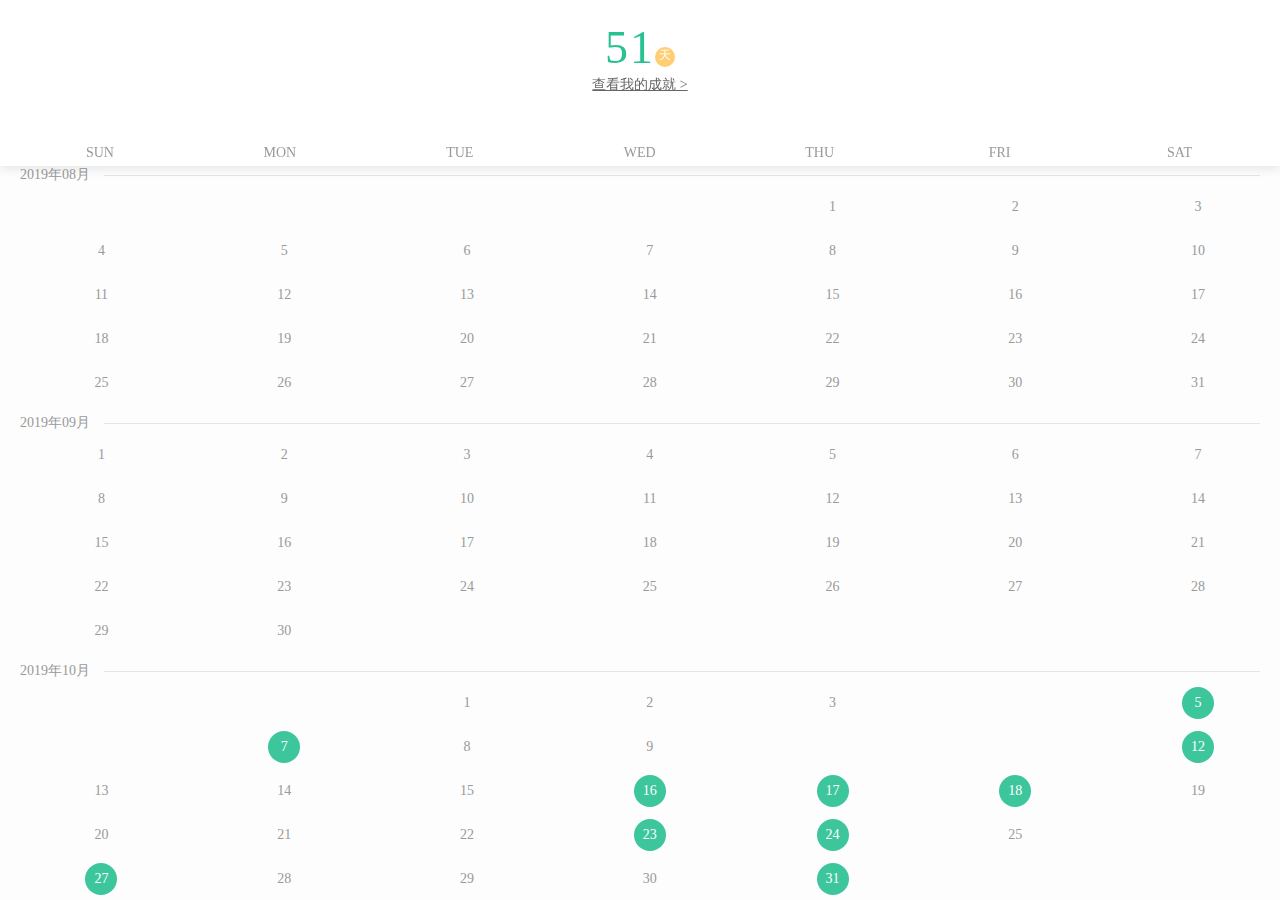
==== shanbei.html @ 3f198829 "Add files via upload" ====
<!DOCTYPE html><html><head><meta charset="utf-8"><title>扇贝，知道你在改变</title><meta http-equiv="X-UA-Compatible" content="IE=edge, chrome=1"><meta name="viewport" content="initial-scale=1,user-scalable=no,maximum-scale=1,width=device-width,viewport-fit=cover"><meta name="format-detection" content="telephone=no,date=no,address=no,email=no,url=no"><meta name="share_channels" content="wechat_friends, wechat_moments, qq, weibo"><meta name="description" content="扇贝打卡日历"><meta name="share_urls" content=""><meta name="share_img" content="https://web.shanbay.com/web/wechat/calendar/?user_id=dpswca&amp;type=share"><meta name="share_weibo_topic" content="扇贝打卡日历"><meta name="share_title" content="扇贝打卡日历"><link rel="icon" type="image/png" href="https://assets0.baydn.com/static/img/shanbay_favicon.png"><script>window.configData = {"appName":"web","cdnOrigin":"https://assets.baydn.com","baydnPrefix":"https://assets.baydn.com/baydn/public","wechat":{"shareHosts":["17bdc.com"],"codename":"shanbay17"},"port":3000,"origin":"https://web.shanbay.com","oldOrigin":"https://www.shanbay.com","domain":".shanbay.com","loginUrl":"https://web.shanbay.com/web/account/login","apiv3Prefix":"https://apiv3.shanbay.com","apiv2Prefix":"https://www.shanbay.com/api/v2","apiv1Prefix":"https://www.shanbay.com/api/v1","log":{"level":"ERROR"},"ossSecure":true,"ossAvatarImgCode":"avatar_img","appletsMap":{"roots":{"title":"智慧词根","productId":"bqnris","appletId":"bbohes"},"collins":{"title":"柯林斯词典","productId":"hgfxn","appletId":"juuxc"},"affixes":{"title":"派生联想","productId":"topmz","appletId":"burubg"},"oxford":{"title":"牛津英汉词典","productId":"rthvg","appletId":"brfpi"}},"sensors":{"server_url":"https://sa.shanbay.com/sa?project=production&token=e8d971a5389d7939"}}</script><script>(function(i,s,o,g,r,a,m){i['GoogleAnalyticsObject']=r;i[r]=i[r]||function(){
(i[r].q=i[r].q||[]).push(arguments)},i[r].l=1*new Date();a=s.createElement(o),
m=s.getElementsByTagName(o)[0];a.async=1;a.src=g;m.parentNode.insertBefore(a,m)
})(window,document,'script','https://assets0.baydn.com/baydn/public/vendor/ga.js','ga');

ga('create', 'UA-24491297-1', 'auto');
ga('send', 'pageview');</script><style>body {
    padding-bottom: constant(safe-area-inset-bottom);
    padding-bottom: env(safe-area-inset-bottom);
}</style><link rel="stylesheet" href="https://assets.baydn.com/baydn/public/bay-components/0.3.1/dist/bay-components.min.css"><link rel="stylesheet" href="https://assets.baydn.com/baydn/public/shanbay/iconbay/0.1.28/dist/iconbay.css"><link rel="stylesheet" href="https://assets.baydn.com/baydn/public/shanbay/xbay/1.11.5/dist/mobile-ui.css"><link rel="stylesheet" href="https://assets.baydn.com/baydn/public/weui/1.1.0/style/weui.min.css"><link rel="stylesheet" href="a.css"></head><body class="web-body"><div class="share-logo hide"><img src="https://assets0.baydn.com/baydn/public/images/logo-l.png"></div><div class="page-calendar"><div class="header"><div class="checkin-content" data-user-id="null"><div class="checkin-block">
<span class="checkin-date">51</span><span class="text-day">天</span></div><p><a class="achievement" href="/web/checkin/achievement?user_id=dpswca">查看我的成就 ></a></p></div><div class="weekday-bar clearfix"><div>SUN</div><div>MON</div><div>TUE</div><div>WED</div><div>THU</div><div>FRI</div><div>SAT</div></div></div><div class="content">
		<h3 class="month-title"><span>2019年08月</span></h3><div class="month-body clearfix" data-month="2019-08"><span class="day-item">&nbsp;</span><span class="day-item">&nbsp;</span><span class="day-item">&nbsp;</span><span class="day-item">&nbsp;</span><a class="day-item">
			<span data-date="2019-08-01">1</span>
		  </a><a class="day-item">
			<span data-date="2019-08-02">2</span>
		  </a><a class="day-item">
			<span data-date="2019-08-03">3</span>
		  </a><a class="day-item">
			<span data-date="2019-08-04">4</span>
		  </a><a class="day-item">
			<span data-date="2019-08-05">5</span>
		  </a><a class="day-item">
			<span data-date="2019-08-06">6</span>
		  </a><a class="day-item">
			<span data-date="2019-08-07">7</span>
		  </a><a class="day-item">
			<span data-date="2019-08-08">8</span>
		  </a><a class="day-item">
			<span data-date="2019-08-09">9</span>
		  </a><a class="day-item">
			<span data-date="2019-08-10">10</span>
		  </a><a class="day-item">
			<span data-date="2019-08-11">11</span>
		  </a><a class="day-item">
			<span data-date="2019-08-12">12</span>
		  </a><a class="day-item">
			<span data-date="2019-08-13">13</span>
		  </a><a class="day-item">
			<span data-date="2019-08-14">14</span>
		  </a><a class="day-item">
			<span data-date="2019-08-15">15</span>
		  </a><a class="day-item">
			<span data-date="2019-08-16">16</span>
		  </a><a class="day-item">
			<span data-date="2019-08-17">17</span>
		  </a><a class="day-item">
			<span data-date="2019-08-18">18</span>
		  </a><a class="day-item">
			<span data-date="2019-08-19">19</span>
		  </a><a class="day-item">
			<span data-date="2019-08-20">20</span>
		  </a><a class="day-item">
			<span data-date="2019-08-21">21</span>
		  </a><a class="day-item">
			<span data-date="2019-08-22">22</span>
		  </a><a class="day-item">
			<span data-date="2019-08-23">23</span>
		  </a><a class="day-item">
			<span data-date="2019-08-24">24</span>
		  </a><a class="day-item">
			<span data-date="2019-08-25">25</span>
		  </a><a class="day-item">
			<span data-date="2019-08-26">26</span>
		  </a><a class="day-item">
			<span data-date="2019-08-27">27</span>
		  </a><a class="day-item">
			<span data-date="2019-08-28">28</span>
		  </a><a class="day-item">
			<span data-date="2019-08-29">29</span>
		  </a><a class="day-item">
			<span data-date="2019-08-30">30</span>
		  </a><a class="day-item">
			<span data-date="2019-08-31">31</span>
		  </a></div><h3 class="month-title"><span>2019年09月</span></h3><div class="month-body clearfix" data-month="2019-09" loaded="true"><a class="day-item">
                <span data-date="2019-09-01">1</span>
            </a><a class="day-item">
                <span data-date="2019-09-02">2</span>
            </a><a class="day-item">
                <span data-date="2019-09-03">3</span>
            </a><a class="day-item">
                <span data-date="2019-09-04">4</span>
            </a><a class="day-item">
                <span data-date="2019-09-05">5</span>
            </a><a class="day-item">
                <span data-date="2019-09-06">6</span>
            </a><a class="day-item">
                <span data-date="2019-09-07">7</span>
            </a><a class="day-item">
                <span data-date="2019-09-08">8</span>
            </a><a class="day-item">
                <span data-date="2019-09-09">9</span>
            </a><a class="day-item">
                <span data-date="2019-09-10">10</span>
            </a><a class="day-item">
                <span data-date="2019-09-11">11</span>
            </a><a class="day-item">
                <span data-date="2019-09-12">12</span>
            </a><a class="day-item">
                <span data-date="2019-09-13">13</span>
            </a><a class="day-item">
                <span data-date="2019-09-14">14</span>
            </a><a class="day-item">
                <span data-date="2019-09-15">15</span>
            </a><a class="day-item">
                <span data-date="2019-09-16">16</span>
            </a><a class="day-item">
                <span data-date="2019-09-17">17</span>
            </a><a class="day-item">
                <span data-date="2019-09-18">18</span>
            </a><a class="day-item">
                <span data-date="2019-09-19">19</span>
            </a><a class="day-item">
                <span data-date="2019-09-20">20</span>
            </a><a class="day-item">
                <span data-date="2019-09-21">21</span>
            </a><a class="day-item">
                <span data-date="2019-09-22">22</span>
            </a><a class="day-item">
                <span data-date="2019-09-23">23</span>
            </a><a class="day-item">
                <span data-date="2019-09-24">24</span>
            </a><a class="day-item">
                <span data-date="2019-09-25">25</span>
            </a><a class="day-item">
                <span data-date="2019-09-26">26</span>
            </a><a class="day-item">
                <span data-date="2019-09-27">27</span>
            </a><a class="day-item">
                <span data-date="2019-09-28">28</span>
            </a><a class="day-item">
                <span data-date="2019-09-29">29</span>
            </a><a class="day-item">
                <span data-date="2019-09-30">30</span>
            </a></div><h3 class="month-title"><span>2019年10月</span></h3><div class="month-body clearfix" data-month="2019-10" loaded="true"><span class="day-item">&nbsp;</span><span class="day-item">&nbsp;</span><a class="day-item">
                <span data-date="2019-10-01" class="">1</span>
            </a><a class="day-item">
                <span data-date="2019-10-02"class="">2</span>
            </a><a class="day-item">
                <span data-date="2019-10-03"class="">3</span>
            </a><a class="day-item">
                <span data-date="2019-10-04"class="special">4</span>
            </a><a class="day-item">
                <span data-date="2019-10-05"class="checked">5</span>
            </a><a class="day-item">
                <span data-date="2019-10-06"class="special">6</span>
            </a><a class="day-item">
                <span data-date="2019-10-07"class="checked">7</span>
            </a><a class="day-item">
                <span data-date="2019-10-08">8</span>
            </a><a class="day-item">
                <span data-date="2019-10-09">9</span>
            </a><a class="day-item">
                <span data-date="2019-10-10"class="special">10</span>
            </a><a class="day-item">
                <span data-date="2019-10-11"class="special">11</span>
            </a><a class="day-item">
                <span data-date="2019-10-12" class="checked">12</span>
            </a><a class="day-item">
                <span data-date="2019-10-13"class="">13</span>
            </a><a class="day-item">
                <span data-date="2019-10-14"class="">14</span>
            </a><a class="day-item">
                <span data-date="2019-10-15"class="">15</span>
            </a><a class="day-item">
                <span data-date="2019-10-16"class="checked">16</span>
            </a><a class="day-item">
                <span data-date="2019-10-17"class="checked">17</span>
            </a><a class="day-item">
                <span data-date="2019-10-18"class="checked">18</span>
            </a><a class="day-item">
                <span data-date="2019-10-19">19</span>
            </a><a class="day-item">
                <span data-date="2019-10-20">20</span>
            </a><a class="day-item">
                <span data-date="2019-10-21">21</span>
            </a><a class="day-item">
                <span data-date="2019-10-22">22</span>
            </a><a class="day-item">
                <span data-date="2019-10-23"class="checked">23</span>
            </a><a class="day-item">
                <span data-date="2019-10-24"class="checked">24</span>
            </a><a class="day-item">
                <span data-date="2019-10-25">25</span>
            </a><a class="day-item">
                <span data-date="2019-10-26"class="special">26</span>
            </a><a class="day-item">
                <span data-date="2019-10-27"class="checked">27</span>
            </a><a class="day-item">
                <span data-date="2019-10-28"class="">28</span>
            </a><a class="day-item">
                <span data-date="2019-10-29">29</span>
            </a><a class="day-item">
                <span data-date="2019-10-30"class="">30</span>
            </a><a class="day-item">
                <span data-date="2019-10-31"class="checked">31</span>
            </a></div><h3 class="month-title"><span>2019年11月</span></h3><div class="month-body clearfix" data-month="2019-11" loaded="true"><span class="day-item">&nbsp;</span><span class="day-item">&nbsp;</span><span class="day-item">&nbsp;</span><span class="day-item">&nbsp;</span><span class="day-item">&nbsp;</span><a class="day-item">
                <span data-date="2019-11-01"class="checked">1</span>
            </a><a class="day-item">
                <span data-date="2019-11-02"class="checked">2</span>
            </a><a class="day-item">
                <span data-date="2019-11-03">3</span>
            </a><a class="day-item">
                <span data-date="2019-11-04">4</span>
            </a><a class="day-item">
                <span data-date="2019-11-05">5</span>
            </a><a class="day-item">
                <span data-date="2019-11-06"class="checked">6</span>
            </a><a class="day-item">
                <span data-date="2019-11-07">7</span>
            </a><a class="day-item">
                <span data-date="2019-11-08">8</span>
            </a><a class="day-item">
                <span data-date="2019-11-09"class="special">9</span>
            </a><a class="day-item">
                <span data-date="2019-11-10"class="checked">10</span>
            </a><a class="day-item">
                <span data-date="2019-11-11"class="special">11</span>
            </a><a class="day-item">
                <span data-date="2019-11-12">12</span>
            </a><a class="day-item">
                <span data-date="2019-11-13"class="checked">13</span>
            </a><a class="day-item">
                <span data-date="2019-11-14"class="checked">14</span>
            </a><a class="day-item">
                <span data-date="2019-11-15"class="special">15</span>
            </a><a class="day-item">
                <span data-date="2019-11-16"class="checked">16</span>
            </a><a class="day-item">
                <span data-date="2019-11-17">17</span>
            </a><a class="day-item">
                <span data-date="2019-11-18">18</span>
            </a><a class="day-item">
                <span data-date="2019-11-19"class="special">19</span>
            </a><a class="day-item">
                <span data-date="2019-11-20"class="checked">20</span>
            </a><a class="day-item">
                <span data-date="2019-11-21"class="special">21</span>
            </a><a class="day-item">
                <span data-date="2019-11-22">22</span>
            </a><a class="day-item">
                <span data-date="2019-11-23"class="checked">23</span>
            </a><a class="day-item">
                <span data-date="2019-11-24">24</span>
            </a><a class="day-item">
                <span data-date="2019-11-25"class="checked">25</span>
            </a><a class="day-item">
                <span data-date="2019-11-26"class="checked">26</span>
            </a><a class="day-item">
                <span data-date="2019-11-27"class="checked">27</span>
            </a><a class="day-item">
                <span data-date="2019-11-28"class="checked">28</span>
            </a><a class="day-item">
                <span data-date="2019-11-29"class="checked">29</span>
            </a><a class="day-item">
                <span data-date="2019-11-30"class="checked">30</span>
            </a></div><h3 class="month-title"><span>2019年12月</span></h3><div class="month-body clearfix" data-month="2019-12" loaded="true"><a class="day-item">
                <span data-date="2019-12-01"class="checked">1</span>
            </a><a class="day-item">
                <span data-date="2019-12-02"class="">2</span>
            </a><a class="day-item">
                <span data-date="2019-12-03"class="checked">3</span>
            </a><a class="day-item">
                <span data-date="2019-12-04"class="checked">4</span>
            </a><a class="day-item">
                <span data-date="2019-12-05"class="checked">5</span>
            </a><a class="day-item">
                <span data-date="2019-12-06"class="checked">6</span>
            </a><a class="day-item">
                <span data-date="2019-12-07"class="special">7</span>
            </a><a class="day-item">
                <span data-date="2019-12-08"class="checked">8</span>
            </a><a class="day-item">
                <span data-date="2019-12-09">9</span>
            </a><a class="day-item">
                <span data-date="2019-12-10" class="special">10</span>
            </a><a class="day-item">
                <span data-date="2019-12-11"class="special">11</span>
            </a><a class="day-item">
                <span data-date="2019-12-12"class="checked">12</span>
            </a><a class="day-item">
                <span data-date="2019-12-13" class="">13</span>
            </a><a class="day-item">
                <span data-date="2019-12-14"class="">14</span>
            </a><a class="day-item">
                <span data-date="2019-12-15"class="">15</span>
            </a><a class="day-item">
                <span data-date="2019-12-16"class="">16</span>
            </a><a class="day-item">
                <span data-date="2019-12-17"class="">17</span>
            </a><a class="day-item">
                <span data-date="2019-12-18" class="">18</span>
            </a><a class="day-item">
                <span data-date="2019-12-19"class="">19</span>
            </a><a class="day-item">
                <span data-date="2019-12-20" class="checked">20</span>
            </a><a class="day-item">
                <span data-date="2019-12-21" class="checked">21</span>
            </a><a class="day-item">
                <span data-date="2019-12-22" class="checked">22</span>
            </a><a class="day-item">
                <span data-date="2019-12-23"class="checked">23</span>
            </a><a class="day-item">
                <span data-date="2019-12-24"class="today">24</span>
            </a><a class="day-item">
                <span data-date="2019-12-25"class="">25</span>
            </a><a class="day-item">
                <span data-date="2019-12-26"class="">26</span>
            </a><a class="day-item">
                <span data-date="2019-12-27">27</span>
            </a><a class="day-item">
                <span data-date="2019-12-28">28</span>
            </a><a class="day-item">
                <span data-date="2019-12-29">29</span>
            </a><a class="day-item">
                <span data-date="2019-12-30">30</span>
            </a><a class="day-item">
                <span data-date="2019-12-31">31</span>
            </a></div>
		<h3 class="month-title"><span>2020年01月</span></h3><div class="month-body clearfix" data-month="2020-01" loaded="true"><span class="day-item">&nbsp;</span><span class="day-item">&nbsp;</span><span class="day-item">&nbsp;</span><a class="day-item">
			<span data-date="2020-01-01">1</span>
		  </a><a class="day-item">
			<span data-date="2020-01-02">2</span>
		  </a><a class="day-item">
			<span data-date="2020-01-03">3</span>
		  </a><a class="day-item">
			<span data-date="2020-01-04">4</span>
		  </a><a class="day-item">
			<span data-date="2020-01-05">5</span>
		  </a><a class="day-item">
			<span data-date="2020-01-06">6</span>
		  </a><a class="day-item">
			<span data-date="2020-01-07">7</span>
		  </a><a class="day-item">
			<span data-date="2020-01-08">8</span>
		  </a><a class="day-item">
			<span data-date="2020-01-09">9</span>
		  </a><a class="day-item">
			<span data-date="2020-01-10">10</span>
		  </a><a class="day-item">
			<span data-date="2020-01-11">11</span>
		  </a><a class="day-item">
			<span data-date="2020-01-12">12</span>
		  </a><a class="day-item">
			<span data-date="2020-01-13">13</span>
		  </a><a class="day-item">
			<span data-date="2020-01-14">14</span>
		  </a><a class="day-item">
			<span data-date="2020-01-15">15</span>
		  </a><a class="day-item">
			<span data-date="2020-01-16">16</span>
		  </a><a class="day-item">
			<span data-date="2020-01-17">17</span>
		  </a><a class="day-item">
			<span data-date="2020-01-18">18</span>
		  </a><a class="day-item">
			<span data-date="2020-01-19">19</span>
		  </a><a class="day-item">
			<span data-date="2020-01-20">20</span>
		  </a><a class="day-item">
			<span data-date="2020-01-21">21</span>
		  </a><a class="day-item">
			<span data-date="2020-01-22">22</span>
		  </a><a class="day-item">
			<span data-date="2020-01-23">23</span>
		  </a><a class="day-item">
			<span data-date="2020-01-24">24</span>
		  </a><a class="day-item">
			<span data-date="2020-01-25">25</span>
		  </a><a class="day-item">
			<span data-date="2020-01-26">26</span>
		  </a><a class="day-item">
			<span data-date="2020-01-27">27</span>
		  </a><a class="day-item">
			<span data-date="2020-01-28">28</span>
		  </a><a class="day-item">
			<span data-date="2020-01-29">29</span>
		  </a><a class="day-item">
			<span data-date="2020-01-30">30</span>
		  </a><a class="day-item">
			<span data-date="2020-01-31">31</span>
		  </a></div>
			</div><div class="js_dialog" id="remindDialog" style="display: none;"><div class="weui-mask"></div><div class="weui-dialog"><div class="weui-dialog__hd"><strong class="weui-dialog__title">打卡提醒时间设置</strong></div><div class="weui-dialog__bd"><div class="input-remind-time"><a class="time-decrement"></a><div class="time-input">15:00</div><a class="time-increment"></a></div></div><div class="weui-dialog__ft"><a class="weui-dialog__btn weui-dialog__btn_primary saveRemindTime" id="editReminder">确定</a></div></div></div></div><script src="https://assets.baydn.com/baydn/public/raven-js/3.26.4/raven.min.js"></script><script>"use strict";Raven.config("https://5498e8367943472e98704b60f0c0fd1d@sentry.17bdc.com/112",{ignoreErrors:[/WeixinJSBridge/,/MyAppGetHTMLElementsAtPoint/,/MyAppGetLinkTitleNameAtPoint/,/com\.shanbay\.community\.activity\.ShanbayWebPageActivity/,/diableNightMode/,/fetchShareChannels/],includePaths:[/shanbay\.com/,/baydn\.com/],dataCallback:function(e){return e.request.headers.cookie=document.cookie,e}}).install();</script><script>"use strict";!function(t){var r,n=t.Base64;if("undefined"!=typeof module&&module.exports)try{r=require("buffer").Buffer}catch(e){}var o,u="ABCDEFGHIJKLMNOPQRSTUVWXYZabcdefghijklmnopqrstuvwxyz0123456789+/",c=function(e){for(var t={},r=0,n=e.length;r<n;r++)t[e.charAt(r)]=r;return t}(u),a=String.fromCharCode,i=function(e){if(e.length<2)return(t=e.charCodeAt(0))<128?e:t<2048?a(192|t>>>6)+a(128|63&t):a(224|t>>>12&15)+a(128|t>>>6&63)+a(128|63&t);var t=65536+1024*(e.charCodeAt(0)-55296)+(e.charCodeAt(1)-56320);return a(240|t>>>18&7)+a(128|t>>>12&63)+a(128|t>>>6&63)+a(128|63&t)},f=/[\uD800-\uDBFF][\uDC00-\uDFFFF]|[^\x00-\x7F]/g,d=function(e){return e.replace(f,i)},s=function(e){var t=[0,2,1][e.length%3],r=e.charCodeAt(0)<<16|(1<e.length?e.charCodeAt(1):0)<<8|(2<e.length?e.charCodeAt(2):0);return[u.charAt(r>>>18),u.charAt(r>>>12&63),2<=t?"=":u.charAt(r>>>6&63),1<=t?"=":u.charAt(63&r)].join("")},h=t.btoa?function(e){return t.btoa(e)}:function(e){return e.replace(/[\s\S]{1,3}/g,s)},l=r?function(e){return(e.constructor===r.constructor?e:new r(e)).toString("base64")}:function(e){return h(d(e))},g=function(e,t){return t?l(String(e)).replace(/[+\/]/g,function(e){return"+"==e?"-":"_"}).replace(/=/g,""):l(String(e))},p=new RegExp(["[À-ß][-¿]","[à-ï][-¿]{2}","[ð-÷][-¿]{3}"].join("|"),"g"),A=function(e){switch(e.length){case 4:var t=((7&e.charCodeAt(0))<<18|(63&e.charCodeAt(1))<<12|(63&e.charCodeAt(2))<<6|63&e.charCodeAt(3))-65536;return a(55296+(t>>>10))+a(56320+(1023&t));case 3:return a((15&e.charCodeAt(0))<<12|(63&e.charCodeAt(1))<<6|63&e.charCodeAt(2));default:return a((31&e.charCodeAt(0))<<6|63&e.charCodeAt(1))}},b=function(e){return e.replace(p,A)},C=function(e){var t=e.length,r=t%4,n=(0<t?c[e.charAt(0)]<<18:0)|(1<t?c[e.charAt(1)]<<12:0)|(2<t?c[e.charAt(2)]<<6:0)|(3<t?c[e.charAt(3)]:0),o=[a(n>>>16),a(n>>>8&255),a(255&n)];return o.length-=[0,0,2,1][r],o.join("")},B=t.atob?function(e){return t.atob(e)}:function(e){return e.replace(/[\s\S]{1,4}/g,C)},y=r?function(e){return(e.constructor===r.constructor?e:new r(e,"base64")).toString()}:function(e){return b(B(e))},e=function(e){return y(String(e).replace(/[-_]/g,function(e){return"-"==e?"+":"/"}).replace(/[^A-Za-z0-9\+\/]/g,""))};if(t.Base64={VERSION:"2.1.9",atob:B,btoa:h,fromBase64:e,toBase64:g,utob:d,encode:g,encodeURI:function(e){return g(e,!0)},btou:b,decode:e,noConflict:function(){var e=t.Base64;return t.Base64=n,e}},window.getMetaData=(o=JSON.parse(e("bnVsbA==")),function(e){return e?o[e]:o}),"function"==typeof Object.defineProperty){var S=function(e){return{value:e,enumerable:!1,writable:!0,configurable:!0}};t.Base64.extendString=function(){Object.defineProperty(String.prototype,"fromBase64",S(function(){return e(this)})),Object.defineProperty(String.prototype,"toBase64",S(function(e){return g(this,e)})),Object.defineProperty(String.prototype,"toBase64URI",S(function(){return g(this,!0)}))}}t.Meteor&&(Base64=t.Base64),"undefined"!=typeof module&&module.exports&&(module.exports.Base64=t.Base64),"function"==typeof define&&define.amd&&define([],function(){return t.Base64})}("undefined"!=typeof self?self:"undefined"!=typeof window?window:"undefined"!=typeof global?global:void 0);</script><script src="https://assets.baydn.com/baydn/public/jquery/3.2.1/jquery.min.js"></script><script src="https://assets.baydn.com/baydn/public/bay-utils/1.3.1/dist/bay-utils.min.js"></script><script src="bay-components.min.js"></script><script src="https://assets.baydn.com/baydn/public/jweixin140/1.4.0/jweixin-1.4.0.js"></script><script>"use strict";function _objectSpread(t){for(var e=1;e<arguments.length;e++){var a=null!=arguments[e]?arguments[e]:{},n=Object.keys(a);"function"==typeof Object.getOwnPropertySymbols&&(n=n.concat(Object.getOwnPropertySymbols(a).filter(function(e){return Object.getOwnPropertyDescriptor(a,e).enumerable}))),n.forEach(function(e){_defineProperty(t,e,a[e])})}return t}function _defineProperty(e,t,a){return t in e?Object.defineProperty(e,t,{value:a,enumerable:!0,configurable:!0,writable:!0}):e[t]=a,e}var _configData=configData,_configData$wechat=_configData.wechat,wechat=void 0===_configData$wechat?{}:_configData$wechat,defaultCodename=wechat.codename,shareHosts=wechat.shareHosts,_wechat$configUrl=wechat.configUrl,configUrl=void 0===_wechat$configUrl?"https://apiv3.shanbay.com/bayuser/wechat/jsconfig":_wechat$configUrl;function request(a){return new Promise(function(e){var t=new XMLHttpRequest;t.onload=function(){200===t.status&&e(JSON.parse(t.response))},t.open("GET",a),t.send()})}var defaultJsApiList=["updateTimelineShareData","updateAppMessageShareData"],jsApiListMap={updateTimelineShareData:"wechat",updateAppMessageShareData:"wechat_user"},requiredConfigKeys=["timestamp","appid","signature","noncestr"],replaceLinkHost=function(e,t){return e.replace(/:\/\/(.*?)\//,"://".concat(t,"/"))},isWechatUA=function(e){return/micromessenger/i.test(e)},checkConfigData=function(t){if(!shareHosts||"[object Array]"!==Object.prototype.toString.call(shareHosts))throw new Error("shareHosts is missing or shareHosts type is not array");requiredConfigKeys.forEach(function(e){if(!t[e])throw new Error("".concat(e," is missed in wx config, please check ").concat(configUrl," response"))})},unique=function(n){var r=[];return n.forEach(function(e,t){var a=n[t];-1===r.indexOf(a)&&r.push(a)}),r},getShareMeta=function(e){var t=document.getElementsByTagName("meta");return{title:e.title||t.share_title&&t.share_title.content||document.title,desc:e.desc||t.description&&t.description.content,shareUrls:e.shareUrls||t.share_urls&&t.share_urls.content,shareUrl:e.shareUrl||t.share_url&&t.share_url.content||window.location.href,imgUrl:e.imgUrl||t.share_img&&t.share_img.content}},getWxShareData=function(e){var t=e.shareUrls,a=e.shareUrl,n=e.jsApi,r=e.wxShareData,o=t?JSON.parse(t)[jsApiListMap[n]]:a,i=new URL(o),s=i.host,c=i.pathname,u=o;if("s.shanbay.com"===s&&alert("分享请不要使用短链！"),-1<["www.shanbay.com","web.shanbay.com","h10.shanbay.com"].indexOf(s)){var h="/s/track"===c?"web":s.split(".")[0],f="".concat(h,".").concat(shareHosts[Math.floor(Math.random()*shareHosts.length)]);u=replaceLinkHost(o,f)}var l=_objectSpread({},r,{success:function(){r.success&&r.success(n)},link:u});return Object.keys(l).forEach(function(e){return void 0===l[e]&&delete l[e]}),l},configWxSdk=function(){var e=0<arguments.length&&void 0!==arguments[0]?arguments[0]:{},t=e.debug,n=void 0!==t&&t,a=e.onShareSuccess,h=void 0===a?function(){}:a,r=e.onShareCancel,f=void 0===r?function(){}:r,o=e.onConfigReady,l=void 0===o?function(){}:o,i=e.onError,p=void 0===i?function(){}:i,s=e.jsApiList,d=void 0===s?defaultJsApiList:s,c=e.shareData,g=void 0===c?{}:c,u=e.codename,w=void 0===u?defaultCodename:u;isWechatUA(window.navigator.userAgent)?request("".concat(configUrl,"?url=").concat(encodeURIComponent(window.location.href)).concat(w?"&app_name=".concat(w):"")).then(function(e){var i=e.appid,s=e.timestamp,c=e.noncestr,u=e.signature;checkConfigData(e);var t=unique(d.concat(defaultJsApiList)),a={debug:n,appId:i,timestamp:s,nonceStr:c,signature:u,jsApiList:t};wx.config(a),wx.ready(function(){var e=getShareMeta(g),t=e.title,a=e.desc,n=e.shareUrls,r=e.shareUrl,o={title:t,desc:a,imgUrl:e.imgUrl,success:h,cancel:f};defaultJsApiList.forEach(function(e){var t=getWxShareData({shareUrls:n,shareUrl:r,jsApi:e,wxShareData:o});wx[e](t)}),l&&l({appId:i,timestamp:s,nonceStr:c,signature:u})}),wx.error(function(e){p&&p(e)})}):l&&l()};window.configWxSdk=configWxSdk;</script><script src="https://assets.baydn.com/baydn/public/shanbay/xbay/1.11.5/dist/mobile-common.min.js"></script><script src="https://assets.baydn.com/web_static/web/runtime-6d0a003f78694706cad5.js"></script><script src="https://assets.baydn.com/web_static/web/vendor-98bc42fca0973b53f46a.js"></script><script src="m-wechat-css-2fe640256401e5f4696b.js"></script><script src="https://assets.baydn.com/web_static/web/m-wechat-calendar-92267ab58e176f3e0646.js"></script><script>//- oppo 手机的 .content 会影响 .header 的高度（136px 变为 32px, flex 支持问题导致），导致部分高度为 0，所以需要强行设置 .content 的高度
if (document.querySelector('.header').offsetHeight < 100) {
    var viewportHeight = Math.max(document.documentElement.clientHeight, window.innerHeight || 568);
    var contentHeight = viewportHeight - 136;
    document.querySelector('.content').style.height = contentHeight + 'px';
}</script></body></html>
---- a.css ----
* {
  margin: 0;
  padding: 0;
}
html,
body {
  height: 100%;
}
body {
  background-color: #fff;
}
.container {
  height: 100%;
  padding-top: 10px;
  position: relative;
}
.m-download-bottom {
  width: 100%;
  height: 64px;
  background: #fdfdfd;
  -webkit-box-shadow: 0 -2px 8px 0 rgba(0, 0, 0, 0.08);
          box-shadow: 0 -2px 8px 0 rgba(0, 0, 0, 0.08);
  display: -webkit-box;
  display: -webkit-flex;
  display: -ms-flexbox;
  display: flex;
  -webkit-box-orient: horizontal;
  -webkit-box-direction: normal;
  -webkit-flex-flow: row nowrap;
      -ms-flex-flow: row nowrap;
          flex-flow: row nowrap;
  padding: 0 14px;
  -webkit-box-align: center;
  -webkit-align-items: center;
      -ms-flex-align: center;
          align-items: center;
  -webkit-box-pack: justify;
  -webkit-justify-content: space-between;
      -ms-flex-pack: justify;
          justify-content: space-between;
  -webkit-box-sizing: border-box;
          box-sizing: border-box;
}
.m-download-bottom img {
  -webkit-box-flex: 0;
  -webkit-flex: 0 0 44px;
      -ms-flex: 0 0 44px;
          flex: 0 0 44px;
  margin-right: 14px;
  height: 44px;
  border-radius: 8px;
}
.m-download-bottom .download-info {
  -webkit-box-flex: 1;
  -webkit-flex: 1 1 auto;
      -ms-flex: 1 1 auto;
          flex: 1 1 auto;
  text-align: left;
}
.m-download-bottom .download-info h4 {
  margin: 0;
  font-weight: normal;
  color: #209e85;
  font-size: 16px;
}
.m-download-bottom .download-info .slogan {
  margin: 0;
  font-size: 12px;
  color: #999;
}
.m-download-bottom .download-btn {
  -webkit-box-flex: 0;
  -webkit-flex: 0 0 33%;
      -ms-flex: 0 0 33%;
          flex: 0 0 33%;
  height: 32px;
  line-height: 32px;
  text-align: center;
  font-size: 16px;
  color: #209e85;
  background: white;
  border: 1px solid #209e85;
  border-radius: 2px;
}
.remind-time {
  font-size: 16px;
  color: #02bb00;
}
.input-remind-time {
  display: -webkit-box;
  display: -webkit-flex;
  display: -ms-flexbox;
  display: flex;
  padding: 15px 0;
}
.input-remind-time .time-input {
  -webkit-box-flex: 1;
  -webkit-flex: 1;
      -ms-flex: 1;
          flex: 1;
  height: 40px;
  line-height: 40px;
  font-size: 24px;
  font-weight: 300;
  color: #999;
}
.time-decrement,
.time-increment {
  width: 40px;
  height: 40px;
  background-size: 25px;
  background-position: center center;
  background-repeat: no-repeat;
}
.time-decrement {
  background-image: url('https://media-image1.baydn.com/storage_media_image/srfeae/d6858518306b30e15691ff6a67c03731.ab1536e098753da55785522be6712822.svg');
}
.time-increment {
  background-image: url('https://media-image1.baydn.com/storage_media_image/srfeae/a4669015725388adef313ca2d1d1f501.94ac6b85039d763d70cedea66301f48e.svg');
}
.page-join-bind {
  text-align: center;
  padding: 83px 21px 0;
}
.page-join-bind .header {
  margin-bottom: 90px;
}
.page-join-bind .banner {
  width: 302px;
  margin-bottom: 14px;
}
.page-join-bind .figcaption {
  font-size: 16px;
  line-height: 1.62;
  text-align: center;
  color: #666666;
}
.page-join-bind .hint {
  font-size: 14px;
  color: #999999;
  margin-bottom: 14px;
}
.page-join-bind .action {
  margin-bottom: 40px;
}
.page-join-bind .login-btn {
  color: #000;
  background-color: #f8f8f8;
  border: solid 1px rgba(5, 5, 5, 0.1);
}
.page-join-bind .register-btn {
  color: #ffffff;
}
.page-bind input {
  width: 100%;
  padding: 5px 0 5px 40px;
  border: 0;
  border-bottom: 1px solid #e0e0e0;
  border-radius: 0;
  font-size: 16px;
  font-weight: 200;
  background-position-x: 5px;
  background-repeat: no-repeat;
}
.page-bind input:focus {
  border-bottom: 1px solid #209e85;
  outline: 0;
}
.page-bind input::-webkit-input-placeholder {
  color: #b2b2b2;
  font-size: 16px;
}
.page-bind .logo {
  display: block;
  width: 130px;
  margin: 66px auto 0;
}
.page-bind form {
  position: relative;
  z-index: 2;
  background: #fff;
  margin: 60px 20px;
  text-align: center;
}
.page-bind form > a {
  display: inline-block;
  color: #aaa;
  font-size: 12px;
  margin-top: 20px;
}
.page-bind .form-block {
  height: 197px;
}
.page-bind .form-block .username {
  background-image: url('https://media-image1.baydn.com/storage_media_image/srfeae/fcee827b26495d223c9cae01d1db825a.ddfe12dda665efe1050ca7746046e847.svg');
  margin-bottom: 35px;
}
.page-bind .form-block .password {
  background-image: url('https://media-image1.baydn.com/storage_media_image/srfeae/00fc8643ea3562cb89ce66a931be64ed.d011b5d320ba67f09e65ccbe92c6d7c6.svg');
  margin-bottom: 20px;
}
.page-bind .form-block .forget {
  color: #aaa;
  float: right;
  font-size: 12px;
}
.page-bind .form-block .error-msg {
  display: block;
  float: left;
  font-size: 12px;
  color: #fa5b5b;
}
.page-bind .bind-button {
  display: block;
  height: 47px;
  width: 100%;
  padding: 5px;
  border-radius: 5px;
  border: solid 1px rgba(4, 4, 4, 0.08);
  font-size: 16px;
  cursor: pointer;
  outline: 0;
  color: #fff;
  background-color: #209e85;
}
.page-bind .footer {
  position: absolute;
  z-index: 1;
  bottom: 20px;
  margin: 0 20px;
  font-size: 14px;
}
.page-bind .footer i {
  float: left;
  font-size: 16px;
  line-height: 20px;
  color: #209e85;
}
.page-bind .footer .prompt {
  margin-left: 24px;
  color: #b2b2b2;
}
.page-reminder {
  position: absolute;
  top: 0;
  right: 0;
  bottom: 0;
  left: 0;
  background-color: #efeff4;
}
.page-reminder .remind-time {
  color: #02bb00;
}
.page-reminder .page__bd_spacing {
  padding: 0 15px;
}
.page-reminder .prompt-block {
  margin: 10px 0 25px;
  font-size: 14px;
}
.page-reminder .prompt-block i {
  float: left;
  line-height: 22px;
  font-size: 16px;
  color: #02bb00;
}
.page-reminder .prompt-block .prompt {
  margin-left: 20px;
  color: #b2b2b2;
}
.page-reminder .dialog-title {
  font-size: 17px;
  color: #353535;
}
.page-reminder .error-msg {
  display: block;
  float: left;
  margin-top: 10px;
  font-size: 14px;
  color: #fa5b5b;
}
.page-reminder .forbidden-icon {
  display: block;
  margin: 60px auto 0;
  width: 85px;
  height: 95px;
  background: url('https://media-image1.baydn.com/storage_media_image/srfeae/fdc65a6e7db75ff3f15801d0ccbbec87.e1572644380440f6a450475e9a9d506b.svg') center center no-repeat;
  background-size: contain;
}
.page-reminder .forbidden-text {
  margin: 40px auto;
  font-size: 20px;
  color: #000;
  text-align: center;
}
.page-reminder-success .msg-content {
  padding: 10px 0 30px;
  color: #666;
}
.page-reminder-success .msg-content .reward-coins {
  padding: 0 10px;
  font-weight: bold;
  color: #02bb00;
}
.page-reminder-success .msg-content .remain-coins {
  padding: 0 5px;
  font-weight: bold;
  color: #f9ba13;
}
.page-reminder-success .back-button {
  width: 230px;
}
.page-calendar {
  position: absolute;
  top: 0;
  right: 0;
  bottom: 0;
  left: 0;
  display: -webkit-box;
  display: -webkit-flex;
  display: -ms-flexbox;
  display: flex;
  -webkit-box-orient: vertical;
  -webkit-box-direction: normal;
  -webkit-flex-direction: column;
      -ms-flex-direction: column;
          flex-direction: column;
  background-color: #fdfdfd;
}
.page-calendar .weui-switch-cp__input:checked ~ .weui-switch-cp__box,
.page-calendar .weui-switch:checked {
  border-color: #29c192;
  background-color: #29c192;
}
.page-calendar .header {
  display: -webkit-box;
  display: -webkit-flex;
  display: -ms-flexbox;
  display: flex;
  -webkit-box-orient: vertical;
  -webkit-box-direction: normal;
  -webkit-flex-direction: column;
      -ms-flex-direction: column;
          flex-direction: column;
  height: 136px;
  padding: 25px 10px 5px;
  z-index: 10;
  text-align: center;
  font-size: 14px;
  color: #999;
  background-color: #fff;
  -webkit-box-shadow: 0 1.5px 11px 0 rgba(0, 0, 0, 0.12);
          box-shadow: 0 1.5px 11px 0 rgba(0, 0, 0, 0.12);
}
.page-calendar .checkin-content {
  -webkit-box-flex: 1;
  -webkit-flex: 1;
      -ms-flex: 1;
          flex: 1;
}
.page-calendar .checkin-block {
  padding-bottom: 5px;
}
.page-calendar .checkin-date {
  display: inline-block;
  line-height: 1;
  font-size: 46px;
  letter-spacing: 2px;
  font-weight: 400;
  color: #29c192;
  vertical-align: sub;
}
.page-calendar .text-day {
  display: inline-block;
  width: 16px;
  height: 16px;
  padding: 2px;
  border-radius: 50%;
  margin-top: -5px;
  line-height: 1;
  font-size: 12px;
  color: #fff;
  background-color: #ffce72;
}
.page-calendar .weekday-bar {
  text-align: center;
}
.page-calendar .weekday-bar > div {
  float: left;
  width: 14.28%;
}
.page-calendar .userinfo {
  float: left;
  height: 48px;
  padding-left: 5px;
}
.page-calendar .userinfo .avatar {
  float: left;
  height: 48px;
  border-radius: 50%;
  vertical-align: bottom;
}
.page-calendar .userinfo .user-text {
  display: inline-block;
  margin-left: 10px;
  line-height: 24px;
  text-align: left;
}
.page-calendar .userinfo .username {
  font-size: 18px;
  font-weight: 500;
  color: #333;
}
.page-calendar .achievement {
  font-size: 14px;
  color: #666;
}
.page-calendar .userinfo + .checkin-block {
  text-align: right;
  padding-right: 5px;
}
.page-calendar .userinfo ~ p {
  text-align: right;
  padding-right: 10px;
}
.page-calendar .content {
  position: relative;
  width: 100%;
  -webkit-box-flex: 1;
  -webkit-flex: 1;
      -ms-flex: 1;
          flex: 1;
  overflow-y: scroll;
  background-color: #fdfdfd;
}
.page-calendar .content {
  position: relative;
  width: 100%;
  -webkit-box-flex: 1;
  -webkit-flex: 1;
      -ms-flex: 1;
          flex: 1;
  background-color: #fdfdfd;
}
.page-calendar .calendar-block {
  position: absolute;
  bottom: 0;
  width: 100%;
}
.page-calendar .footer {
  width: 100%;
  z-index: 10;
  -webkit-box-shadow: 0 -2px 7px 0 rgba(0, 0, 0, 0.1), 0 0 2px 0 rgba(0, 0, 0, 0.05);
          box-shadow: 0 -2px 7px 0 rgba(0, 0, 0, 0.1), 0 0 2px 0 rgba(0, 0, 0, 0.05);
}
.page-calendar .footer-prompt {
  height: 36px;
  line-height: 36px;
  padding: 0 15px;
  font-size: 14px;
  opacity: 0.94;
  color: #29c192;
  background-color: #f8f8f8;
}
.page-calendar .remind-time {
  color: #29c192;
}
.page-calendar .time-decrement,
.page-calendar .time-increment {
  border-color: #29c192;
  color: #29c192;
}
.page-calendar .weui-dialog__btn_primary {
  color: #29c192;
}
.page-calendar .footer-form {
  margin-top: 0;
}
.page-calendar .month-title {
  display: -webkit-box;
  display: -webkit-flex;
  display: -ms-flexbox;
  display: flex;
  -webkit-box-orient: horizontal;
  -webkit-box-direction: normal;
  -webkit-flex-flow: row nowrap;
      -ms-flex-flow: row nowrap;
          flex-flow: row nowrap;
  -webkit-box-align: center;
  -webkit-align-items: center;
      -ms-flex-align: center;
          align-items: center;
  -webkit-box-pack: justify;
  -webkit-justify-content: space-between;
      -ms-flex-pack: justify;
          justify-content: space-between;
  padding: 0 20px;
  font-weight: normal;
  font-size: 14px;
  color: #999;
}
.page-calendar .month-title span {
  -webkit-box-flex: 0;
  -webkit-flex: 0 0 6em;
      -ms-flex: 0 0 6em;
          flex: 0 0 6em;
}
.page-calendar .month-title:after {
  content: '';
  -webkit-box-flex: 1;
  -webkit-flex: 1 1 auto;
      -ms-flex: 1 1 auto;
          flex: 1 1 auto;
  border-top: 1px solid #e4e4e4;
}
.page-calendar .month-body {
  width: 100%;
  padding: 5px 10px;
  overflow: hidden;
}
.page-calendar .day-item {
  float: left;
  margin-bottom: 10px;
  width: 14.28%;
  height: 34px;
  color: #999;
}
.page-calendar .day-item span {
  display: block;
  margin: 2px auto 0;
  width: 32px;
  height: 32px;
  background-color:#fdfdfd;
  line-height: 32px;
  text-align: center;
  font-size: 14px;
}
.page-calendar .day-item span.today {
  border: 1px solid #29c192;
  line-height: 30px;
  border-radius: 100%;
  color: #29c192;
  background: transparent;
}
.page-calendar .day-item span.checked {
  color: white;
  background-color: #29c192;
  opacity: 0.9;
  border-radius: 100%;
}
.page-calendar .day-item span.special {
  border: none;
  margin-top: 0;
  width: 36px;
  height: 34px;
  line-height: 36px;
  border-radius: 0;
  color: white;
  background: url('https://media-image1.baydn.com/storage_media_image/srfeae/ec25a8bfd9f18b5aa50da66b4c389e44.9f3a394053e90333e0b8efe053f9d13f.svg') center top no-repeat;
  background-size: contain;
}
#bug-fixed {
  opacity: 0.99;
}
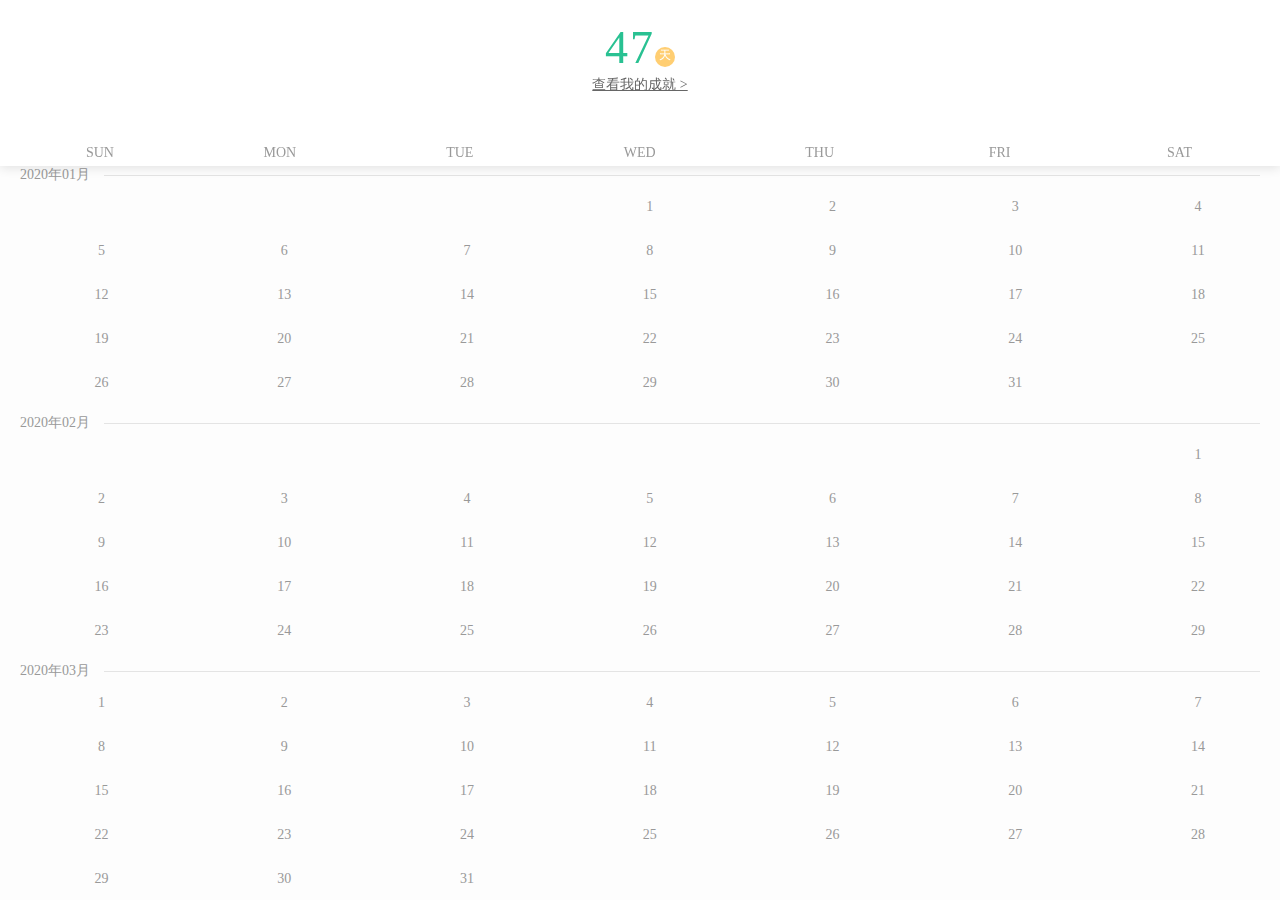
==== commit 8f548198: "Update shanbei.html" ====
--- a/shanbei.html
+++ b/shanbei.html
@@ -9,378 +9,434 @@
     padding-bottom: constant(safe-area-inset-bottom);
     padding-bottom: env(safe-area-inset-bottom);
 }</style><link rel="stylesheet" href="https://assets.baydn.com/baydn/public/bay-components/0.3.1/dist/bay-components.min.css"><link rel="stylesheet" href="https://assets.baydn.com/baydn/public/shanbay/iconbay/0.1.28/dist/iconbay.css"><link rel="stylesheet" href="https://assets.baydn.com/baydn/public/shanbay/xbay/1.11.5/dist/mobile-ui.css"><link rel="stylesheet" href="https://assets.baydn.com/baydn/public/weui/1.1.0/style/weui.min.css"><link rel="stylesheet" href="a.css"></head><body class="web-body"><div class="share-logo hide"><img src="https://assets0.baydn.com/baydn/public/images/logo-l.png"></div><div class="page-calendar"><div class="header"><div class="checkin-content" data-user-id="null"><div class="checkin-block">
-<span class="checkin-date">51</span><span class="text-day">天</span></div><p><a class="achievement" href="/web/checkin/achievement?user_id=dpswca">查看我的成就 ></a></p></div><div class="weekday-bar clearfix"><div>SUN</div><div>MON</div><div>TUE</div><div>WED</div><div>THU</div><div>FRI</div><div>SAT</div></div></div><div class="content">
-		<h3 class="month-title"><span>2019年08月</span></h3><div class="month-body clearfix" data-month="2019-08"><span class="day-item">&nbsp;</span><span class="day-item">&nbsp;</span><span class="day-item">&nbsp;</span><span class="day-item">&nbsp;</span><a class="day-item">
-			<span data-date="2019-08-01">1</span>
-		  </a><a class="day-item">
-			<span data-date="2019-08-02">2</span>
-		  </a><a class="day-item">
-			<span data-date="2019-08-03">3</span>
-		  </a><a class="day-item">
-			<span data-date="2019-08-04">4</span>
-		  </a><a class="day-item">
-			<span data-date="2019-08-05">5</span>
-		  </a><a class="day-item">
-			<span data-date="2019-08-06">6</span>
-		  </a><a class="day-item">
-			<span data-date="2019-08-07">7</span>
-		  </a><a class="day-item">
-			<span data-date="2019-08-08">8</span>
-		  </a><a class="day-item">
-			<span data-date="2019-08-09">9</span>
-		  </a><a class="day-item">
-			<span data-date="2019-08-10">10</span>
-		  </a><a class="day-item">
-			<span data-date="2019-08-11">11</span>
-		  </a><a class="day-item">
-			<span data-date="2019-08-12">12</span>
-		  </a><a class="day-item">
-			<span data-date="2019-08-13">13</span>
-		  </a><a class="day-item">
-			<span data-date="2019-08-14">14</span>
-		  </a><a class="day-item">
-			<span data-date="2019-08-15">15</span>
-		  </a><a class="day-item">
-			<span data-date="2019-08-16">16</span>
-		  </a><a class="day-item">
-			<span data-date="2019-08-17">17</span>
-		  </a><a class="day-item">
-			<span data-date="2019-08-18">18</span>
-		  </a><a class="day-item">
-			<span data-date="2019-08-19">19</span>
-		  </a><a class="day-item">
-			<span data-date="2019-08-20">20</span>
-		  </a><a class="day-item">
-			<span data-date="2019-08-21">21</span>
-		  </a><a class="day-item">
-			<span data-date="2019-08-22">22</span>
-		  </a><a class="day-item">
-			<span data-date="2019-08-23">23</span>
-		  </a><a class="day-item">
-			<span data-date="2019-08-24">24</span>
-		  </a><a class="day-item">
-			<span data-date="2019-08-25">25</span>
-		  </a><a class="day-item">
-			<span data-date="2019-08-26">26</span>
-		  </a><a class="day-item">
-			<span data-date="2019-08-27">27</span>
-		  </a><a class="day-item">
-			<span data-date="2019-08-28">28</span>
-		  </a><a class="day-item">
-			<span data-date="2019-08-29">29</span>
-		  </a><a class="day-item">
-			<span data-date="2019-08-30">30</span>
-		  </a><a class="day-item">
-			<span data-date="2019-08-31">31</span>
-		  </a></div><h3 class="month-title"><span>2019年09月</span></h3><div class="month-body clearfix" data-month="2019-09" loaded="true"><a class="day-item">
-                <span data-date="2019-09-01">1</span>
-            </a><a class="day-item">
-                <span data-date="2019-09-02">2</span>
-            </a><a class="day-item">
-                <span data-date="2019-09-03">3</span>
-            </a><a class="day-item">
-                <span data-date="2019-09-04">4</span>
-            </a><a class="day-item">
-                <span data-date="2019-09-05">5</span>
-            </a><a class="day-item">
-                <span data-date="2019-09-06">6</span>
-            </a><a class="day-item">
-                <span data-date="2019-09-07">7</span>
-            </a><a class="day-item">
-                <span data-date="2019-09-08">8</span>
-            </a><a class="day-item">
-                <span data-date="2019-09-09">9</span>
-            </a><a class="day-item">
-                <span data-date="2019-09-10">10</span>
-            </a><a class="day-item">
-                <span data-date="2019-09-11">11</span>
-            </a><a class="day-item">
-                <span data-date="2019-09-12">12</span>
-            </a><a class="day-item">
-                <span data-date="2019-09-13">13</span>
-            </a><a class="day-item">
-                <span data-date="2019-09-14">14</span>
-            </a><a class="day-item">
-                <span data-date="2019-09-15">15</span>
-            </a><a class="day-item">
-                <span data-date="2019-09-16">16</span>
-            </a><a class="day-item">
-                <span data-date="2019-09-17">17</span>
-            </a><a class="day-item">
-                <span data-date="2019-09-18">18</span>
-            </a><a class="day-item">
-                <span data-date="2019-09-19">19</span>
-            </a><a class="day-item">
-                <span data-date="2019-09-20">20</span>
-            </a><a class="day-item">
-                <span data-date="2019-09-21">21</span>
-            </a><a class="day-item">
-                <span data-date="2019-09-22">22</span>
-            </a><a class="day-item">
-                <span data-date="2019-09-23">23</span>
-            </a><a class="day-item">
-                <span data-date="2019-09-24">24</span>
-            </a><a class="day-item">
-                <span data-date="2019-09-25">25</span>
-            </a><a class="day-item">
-                <span data-date="2019-09-26">26</span>
-            </a><a class="day-item">
-                <span data-date="2019-09-27">27</span>
-            </a><a class="day-item">
-                <span data-date="2019-09-28">28</span>
-            </a><a class="day-item">
-                <span data-date="2019-09-29">29</span>
-            </a><a class="day-item">
-                <span data-date="2019-09-30">30</span>
-            </a></div><h3 class="month-title"><span>2019年10月</span></h3><div class="month-body clearfix" data-month="2019-10" loaded="true"><span class="day-item">&nbsp;</span><span class="day-item">&nbsp;</span><a class="day-item">
-                <span data-date="2019-10-01" class="">1</span>
-            </a><a class="day-item">
-                <span data-date="2019-10-02"class="">2</span>
-            </a><a class="day-item">
-                <span data-date="2019-10-03"class="">3</span>
-            </a><a class="day-item">
-                <span data-date="2019-10-04"class="special">4</span>
-            </a><a class="day-item">
-                <span data-date="2019-10-05"class="checked">5</span>
-            </a><a class="day-item">
-                <span data-date="2019-10-06"class="special">6</span>
-            </a><a class="day-item">
-                <span data-date="2019-10-07"class="checked">7</span>
-            </a><a class="day-item">
-                <span data-date="2019-10-08">8</span>
-            </a><a class="day-item">
-                <span data-date="2019-10-09">9</span>
-            </a><a class="day-item">
-                <span data-date="2019-10-10"class="special">10</span>
-            </a><a class="day-item">
-                <span data-date="2019-10-11"class="special">11</span>
-            </a><a class="day-item">
-                <span data-date="2019-10-12" class="checked">12</span>
-            </a><a class="day-item">
-                <span data-date="2019-10-13"class="">13</span>
-            </a><a class="day-item">
-                <span data-date="2019-10-14"class="">14</span>
-            </a><a class="day-item">
-                <span data-date="2019-10-15"class="">15</span>
-            </a><a class="day-item">
-                <span data-date="2019-10-16"class="checked">16</span>
-            </a><a class="day-item">
-                <span data-date="2019-10-17"class="checked">17</span>
-            </a><a class="day-item">
-                <span data-date="2019-10-18"class="checked">18</span>
-            </a><a class="day-item">
-                <span data-date="2019-10-19">19</span>
-            </a><a class="day-item">
-                <span data-date="2019-10-20">20</span>
-            </a><a class="day-item">
-                <span data-date="2019-10-21">21</span>
-            </a><a class="day-item">
-                <span data-date="2019-10-22">22</span>
-            </a><a class="day-item">
-                <span data-date="2019-10-23"class="checked">23</span>
-            </a><a class="day-item">
-                <span data-date="2019-10-24"class="checked">24</span>
-            </a><a class="day-item">
-                <span data-date="2019-10-25">25</span>
-            </a><a class="day-item">
-                <span data-date="2019-10-26"class="special">26</span>
-            </a><a class="day-item">
-                <span data-date="2019-10-27"class="checked">27</span>
-            </a><a class="day-item">
-                <span data-date="2019-10-28"class="">28</span>
-            </a><a class="day-item">
-                <span data-date="2019-10-29">29</span>
-            </a><a class="day-item">
-                <span data-date="2019-10-30"class="">30</span>
-            </a><a class="day-item">
-                <span data-date="2019-10-31"class="checked">31</span>
-            </a></div><h3 class="month-title"><span>2019年11月</span></h3><div class="month-body clearfix" data-month="2019-11" loaded="true"><span class="day-item">&nbsp;</span><span class="day-item">&nbsp;</span><span class="day-item">&nbsp;</span><span class="day-item">&nbsp;</span><span class="day-item">&nbsp;</span><a class="day-item">
-                <span data-date="2019-11-01"class="checked">1</span>
-            </a><a class="day-item">
-                <span data-date="2019-11-02"class="checked">2</span>
-            </a><a class="day-item">
-                <span data-date="2019-11-03">3</span>
-            </a><a class="day-item">
-                <span data-date="2019-11-04">4</span>
-            </a><a class="day-item">
-                <span data-date="2019-11-05">5</span>
-            </a><a class="day-item">
-                <span data-date="2019-11-06"class="checked">6</span>
-            </a><a class="day-item">
-                <span data-date="2019-11-07">7</span>
-            </a><a class="day-item">
-                <span data-date="2019-11-08">8</span>
-            </a><a class="day-item">
-                <span data-date="2019-11-09"class="special">9</span>
-            </a><a class="day-item">
-                <span data-date="2019-11-10"class="checked">10</span>
-            </a><a class="day-item">
-                <span data-date="2019-11-11"class="special">11</span>
-            </a><a class="day-item">
-                <span data-date="2019-11-12">12</span>
-            </a><a class="day-item">
-                <span data-date="2019-11-13"class="checked">13</span>
-            </a><a class="day-item">
-                <span data-date="2019-11-14"class="checked">14</span>
-            </a><a class="day-item">
-                <span data-date="2019-11-15"class="special">15</span>
-            </a><a class="day-item">
-                <span data-date="2019-11-16"class="checked">16</span>
-            </a><a class="day-item">
-                <span data-date="2019-11-17">17</span>
-            </a><a class="day-item">
-                <span data-date="2019-11-18">18</span>
-            </a><a class="day-item">
-                <span data-date="2019-11-19"class="special">19</span>
-            </a><a class="day-item">
-                <span data-date="2019-11-20"class="checked">20</span>
-            </a><a class="day-item">
-                <span data-date="2019-11-21"class="special">21</span>
-            </a><a class="day-item">
-                <span data-date="2019-11-22">22</span>
-            </a><a class="day-item">
-                <span data-date="2019-11-23"class="checked">23</span>
-            </a><a class="day-item">
-                <span data-date="2019-11-24">24</span>
-            </a><a class="day-item">
-                <span data-date="2019-11-25"class="checked">25</span>
-            </a><a class="day-item">
-                <span data-date="2019-11-26"class="checked">26</span>
-            </a><a class="day-item">
-                <span data-date="2019-11-27"class="checked">27</span>
-            </a><a class="day-item">
-                <span data-date="2019-11-28"class="checked">28</span>
-            </a><a class="day-item">
-                <span data-date="2019-11-29"class="checked">29</span>
-            </a><a class="day-item">
-                <span data-date="2019-11-30"class="checked">30</span>
-            </a></div><h3 class="month-title"><span>2019年12月</span></h3><div class="month-body clearfix" data-month="2019-12" loaded="true"><a class="day-item">
-                <span data-date="2019-12-01"class="checked">1</span>
-            </a><a class="day-item">
-                <span data-date="2019-12-02"class="">2</span>
-            </a><a class="day-item">
-                <span data-date="2019-12-03"class="checked">3</span>
-            </a><a class="day-item">
-                <span data-date="2019-12-04"class="checked">4</span>
-            </a><a class="day-item">
-                <span data-date="2019-12-05"class="checked">5</span>
-            </a><a class="day-item">
-                <span data-date="2019-12-06"class="checked">6</span>
-            </a><a class="day-item">
-                <span data-date="2019-12-07"class="special">7</span>
-            </a><a class="day-item">
-                <span data-date="2019-12-08"class="checked">8</span>
-            </a><a class="day-item">
-                <span data-date="2019-12-09">9</span>
-            </a><a class="day-item">
-                <span data-date="2019-12-10" class="special">10</span>
-            </a><a class="day-item">
-                <span data-date="2019-12-11"class="special">11</span>
-            </a><a class="day-item">
-                <span data-date="2019-12-12"class="checked">12</span>
-            </a><a class="day-item">
-                <span data-date="2019-12-13" class="">13</span>
-            </a><a class="day-item">
-                <span data-date="2019-12-14"class="">14</span>
-            </a><a class="day-item">
-                <span data-date="2019-12-15"class="">15</span>
-            </a><a class="day-item">
-                <span data-date="2019-12-16"class="">16</span>
-            </a><a class="day-item">
-                <span data-date="2019-12-17"class="">17</span>
-            </a><a class="day-item">
-                <span data-date="2019-12-18" class="">18</span>
-            </a><a class="day-item">
-                <span data-date="2019-12-19"class="">19</span>
-            </a><a class="day-item">
-                <span data-date="2019-12-20" class="checked">20</span>
-            </a><a class="day-item">
-                <span data-date="2019-12-21" class="checked">21</span>
-            </a><a class="day-item">
-                <span data-date="2019-12-22" class="checked">22</span>
-            </a><a class="day-item">
-                <span data-date="2019-12-23"class="checked">23</span>
-            </a><a class="day-item">
-                <span data-date="2019-12-24"class="today">24</span>
-            </a><a class="day-item">
-                <span data-date="2019-12-25"class="">25</span>
-            </a><a class="day-item">
-                <span data-date="2019-12-26"class="">26</span>
-            </a><a class="day-item">
-                <span data-date="2019-12-27">27</span>
-            </a><a class="day-item">
-                <span data-date="2019-12-28">28</span>
-            </a><a class="day-item">
-                <span data-date="2019-12-29">29</span>
-            </a><a class="day-item">
-                <span data-date="2019-12-30">30</span>
-            </a><a class="day-item">
-                <span data-date="2019-12-31">31</span>
-            </a></div>
+<span class="checkin-date">47</span><span class="text-day">天</span></div><p><a class="achievement" href="/web/checkin/achievement?user_id=dpswca">查看我的成就 ></a></p></div><div class="weekday-bar clearfix"><div>SUN</div><div>MON</div><div>TUE</div><div>WED</div><div>THU</div><div>FRI</div><div>SAT</div></div></div><div class="content">
 		<h3 class="month-title"><span>2020年01月</span></h3><div class="month-body clearfix" data-month="2020-01" loaded="true"><span class="day-item">&nbsp;</span><span class="day-item">&nbsp;</span><span class="day-item">&nbsp;</span><a class="day-item">
-			<span data-date="2020-01-01">1</span>
-		  </a><a class="day-item">
-			<span data-date="2020-01-02">2</span>
-		  </a><a class="day-item">
-			<span data-date="2020-01-03">3</span>
-		  </a><a class="day-item">
-			<span data-date="2020-01-04">4</span>
-		  </a><a class="day-item">
-			<span data-date="2020-01-05">5</span>
-		  </a><a class="day-item">
-			<span data-date="2020-01-06">6</span>
-		  </a><a class="day-item">
-			<span data-date="2020-01-07">7</span>
-		  </a><a class="day-item">
-			<span data-date="2020-01-08">8</span>
-		  </a><a class="day-item">
-			<span data-date="2020-01-09">9</span>
-		  </a><a class="day-item">
-			<span data-date="2020-01-10">10</span>
-		  </a><a class="day-item">
-			<span data-date="2020-01-11">11</span>
-		  </a><a class="day-item">
-			<span data-date="2020-01-12">12</span>
-		  </a><a class="day-item">
-			<span data-date="2020-01-13">13</span>
-		  </a><a class="day-item">
-			<span data-date="2020-01-14">14</span>
-		  </a><a class="day-item">
-			<span data-date="2020-01-15">15</span>
-		  </a><a class="day-item">
-			<span data-date="2020-01-16">16</span>
-		  </a><a class="day-item">
-			<span data-date="2020-01-17">17</span>
-		  </a><a class="day-item">
-			<span data-date="2020-01-18">18</span>
-		  </a><a class="day-item">
-			<span data-date="2020-01-19">19</span>
-		  </a><a class="day-item">
-			<span data-date="2020-01-20">20</span>
-		  </a><a class="day-item">
-			<span data-date="2020-01-21">21</span>
-		  </a><a class="day-item">
-			<span data-date="2020-01-22">22</span>
-		  </a><a class="day-item">
-			<span data-date="2020-01-23">23</span>
-		  </a><a class="day-item">
-			<span data-date="2020-01-24">24</span>
-		  </a><a class="day-item">
-			<span data-date="2020-01-25">25</span>
-		  </a><a class="day-item">
-			<span data-date="2020-01-26">26</span>
-		  </a><a class="day-item">
-			<span data-date="2020-01-27">27</span>
-		  </a><a class="day-item">
-			<span data-date="2020-01-28">28</span>
-		  </a><a class="day-item">
-			<span data-date="2020-01-29">29</span>
-		  </a><a class="day-item">
-			<span data-date="2020-01-30">30</span>
-		  </a><a class="day-item">
-			<span data-date="2020-01-31">31</span>
-		  </a></div>
-			</div><div class="js_dialog" id="remindDialog" style="display: none;"><div class="weui-mask"></div><div class="weui-dialog"><div class="weui-dialog__hd"><strong class="weui-dialog__title">打卡提醒时间设置</strong></div><div class="weui-dialog__bd"><div class="input-remind-time"><a class="time-decrement"></a><div class="time-input">15:00</div><a class="time-increment"></a></div></div><div class="weui-dialog__ft"><a class="weui-dialog__btn weui-dialog__btn_primary saveRemindTime" id="editReminder">确定</a></div></div></div></div><script src="https://assets.baydn.com/baydn/public/raven-js/3.26.4/raven.min.js"></script><script>"use strict";Raven.config("https://5498e8367943472e98704b60f0c0fd1d@sentry.17bdc.com/112",{ignoreErrors:[/WeixinJSBridge/,/MyAppGetHTMLElementsAtPoint/,/MyAppGetLinkTitleNameAtPoint/,/com\.shanbay\.community\.activity\.ShanbayWebPageActivity/,/diableNightMode/,/fetchShareChannels/],includePaths:[/shanbay\.com/,/baydn\.com/],dataCallback:function(e){return e.request.headers.cookie=document.cookie,e}}).install();</script><script>"use strict";!function(t){var r,n=t.Base64;if("undefined"!=typeof module&&module.exports)try{r=require("buffer").Buffer}catch(e){}var o,u="ABCDEFGHIJKLMNOPQRSTUVWXYZabcdefghijklmnopqrstuvwxyz0123456789+/",c=function(e){for(var t={},r=0,n=e.length;r<n;r++)t[e.charAt(r)]=r;return t}(u),a=String.fromCharCode,i=function(e){if(e.length<2)return(t=e.charCodeAt(0))<128?e:t<2048?a(192|t>>>6)+a(128|63&t):a(224|t>>>12&15)+a(128|t>>>6&63)+a(128|63&t);var t=65536+1024*(e.charCodeAt(0)-55296)+(e.charCodeAt(1)-56320);return a(240|t>>>18&7)+a(128|t>>>12&63)+a(128|t>>>6&63)+a(128|63&t)},f=/[\uD800-\uDBFF][\uDC00-\uDFFFF]|[^\x00-\x7F]/g,d=function(e){return e.replace(f,i)},s=function(e){var t=[0,2,1][e.length%3],r=e.charCodeAt(0)<<16|(1<e.length?e.charCodeAt(1):0)<<8|(2<e.length?e.charCodeAt(2):0);return[u.charAt(r>>>18),u.charAt(r>>>12&63),2<=t?"=":u.charAt(r>>>6&63),1<=t?"=":u.charAt(63&r)].join("")},h=t.btoa?function(e){return t.btoa(e)}:function(e){return e.replace(/[\s\S]{1,3}/g,s)},l=r?function(e){return(e.constructor===r.constructor?e:new r(e)).toString("base64")}:function(e){return h(d(e))},g=function(e,t){return t?l(String(e)).replace(/[+\/]/g,function(e){return"+"==e?"-":"_"}).replace(/=/g,""):l(String(e))},p=new RegExp(["[À-ß][-¿]","[à-ï][-¿]{2}","[ð-÷][-¿]{3}"].join("|"),"g"),A=function(e){switch(e.length){case 4:var t=((7&e.charCodeAt(0))<<18|(63&e.charCodeAt(1))<<12|(63&e.charCodeAt(2))<<6|63&e.charCodeAt(3))-65536;return a(55296+(t>>>10))+a(56320+(1023&t));case 3:return a((15&e.charCodeAt(0))<<12|(63&e.charCodeAt(1))<<6|63&e.charCodeAt(2));default:return a((31&e.charCodeAt(0))<<6|63&e.charCodeAt(1))}},b=function(e){return e.replace(p,A)},C=function(e){var t=e.length,r=t%4,n=(0<t?c[e.charAt(0)]<<18:0)|(1<t?c[e.charAt(1)]<<12:0)|(2<t?c[e.charAt(2)]<<6:0)|(3<t?c[e.charAt(3)]:0),o=[a(n>>>16),a(n>>>8&255),a(255&n)];return o.length-=[0,0,2,1][r],o.join("")},B=t.atob?function(e){return t.atob(e)}:function(e){return e.replace(/[\s\S]{1,4}/g,C)},y=r?function(e){return(e.constructor===r.constructor?e:new r(e,"base64")).toString()}:function(e){return b(B(e))},e=function(e){return y(String(e).replace(/[-_]/g,function(e){return"-"==e?"+":"/"}).replace(/[^A-Za-z0-9\+\/]/g,""))};if(t.Base64={VERSION:"2.1.9",atob:B,btoa:h,fromBase64:e,toBase64:g,utob:d,encode:g,encodeURI:function(e){return g(e,!0)},btou:b,decode:e,noConflict:function(){var e=t.Base64;return t.Base64=n,e}},window.getMetaData=(o=JSON.parse(e("bnVsbA==")),function(e){return e?o[e]:o}),"function"==typeof Object.defineProperty){var S=function(e){return{value:e,enumerable:!1,writable:!0,configurable:!0}};t.Base64.extendString=function(){Object.defineProperty(String.prototype,"fromBase64",S(function(){return e(this)})),Object.defineProperty(String.prototype,"toBase64",S(function(e){return g(this,e)})),Object.defineProperty(String.prototype,"toBase64URI",S(function(){return g(this,!0)}))}}t.Meteor&&(Base64=t.Base64),"undefined"!=typeof module&&module.exports&&(module.exports.Base64=t.Base64),"function"==typeof define&&define.amd&&define([],function(){return t.Base64})}("undefined"!=typeof self?self:"undefined"!=typeof window?window:"undefined"!=typeof global?global:void 0);</script><script src="https://assets.baydn.com/baydn/public/jquery/3.2.1/jquery.min.js"></script><script src="https://assets.baydn.com/baydn/public/bay-utils/1.3.1/dist/bay-utils.min.js"></script><script src="bay-components.min.js"></script><script src="https://assets.baydn.com/baydn/public/jweixin140/1.4.0/jweixin-1.4.0.js"></script><script>"use strict";function _objectSpread(t){for(var e=1;e<arguments.length;e++){var a=null!=arguments[e]?arguments[e]:{},n=Object.keys(a);"function"==typeof Object.getOwnPropertySymbols&&(n=n.concat(Object.getOwnPropertySymbols(a).filter(function(e){return Object.getOwnPropertyDescriptor(a,e).enumerable}))),n.forEach(function(e){_defineProperty(t,e,a[e])})}return t}function _defineProperty(e,t,a){return t in e?Object.defineProperty(e,t,{value:a,enumerable:!0,configurable:!0,writable:!0}):e[t]=a,e}var _configData=configData,_configData$wechat=_configData.wechat,wechat=void 0===_configData$wechat?{}:_configData$wechat,defaultCodename=wechat.codename,shareHosts=wechat.shareHosts,_wechat$configUrl=wechat.configUrl,configUrl=void 0===_wechat$configUrl?"https://apiv3.shanbay.com/bayuser/wechat/jsconfig":_wechat$configUrl;function request(a){return new Promise(function(e){var t=new XMLHttpRequest;t.onload=function(){200===t.status&&e(JSON.parse(t.response))},t.open("GET",a),t.send()})}var defaultJsApiList=["updateTimelineShareData","updateAppMessageShareData"],jsApiListMap={updateTimelineShareData:"wechat",updateAppMessageShareData:"wechat_user"},requiredConfigKeys=["timestamp","appid","signature","noncestr"],replaceLinkHost=function(e,t){return e.replace(/:\/\/(.*?)\//,"://".concat(t,"/"))},isWechatUA=function(e){return/micromessenger/i.test(e)},checkConfigData=function(t){if(!shareHosts||"[object Array]"!==Object.prototype.toString.call(shareHosts))throw new Error("shareHosts is missing or shareHosts type is not array");requiredConfigKeys.forEach(function(e){if(!t[e])throw new Error("".concat(e," is missed in wx config, please check ").concat(configUrl," response"))})},unique=function(n){var r=[];return n.forEach(function(e,t){var a=n[t];-1===r.indexOf(a)&&r.push(a)}),r},getShareMeta=function(e){var t=document.getElementsByTagName("meta");return{title:e.title||t.share_title&&t.share_title.content||document.title,desc:e.desc||t.description&&t.description.content,shareUrls:e.shareUrls||t.share_urls&&t.share_urls.content,shareUrl:e.shareUrl||t.share_url&&t.share_url.content||window.location.href,imgUrl:e.imgUrl||t.share_img&&t.share_img.content}},getWxShareData=function(e){var t=e.shareUrls,a=e.shareUrl,n=e.jsApi,r=e.wxShareData,o=t?JSON.parse(t)[jsApiListMap[n]]:a,i=new URL(o),s=i.host,c=i.pathname,u=o;if("s.shanbay.com"===s&&alert("分享请不要使用短链！"),-1<["www.shanbay.com","web.shanbay.com","h10.shanbay.com"].indexOf(s)){var h="/s/track"===c?"web":s.split(".")[0],f="".concat(h,".").concat(shareHosts[Math.floor(Math.random()*shareHosts.length)]);u=replaceLinkHost(o,f)}var l=_objectSpread({},r,{success:function(){r.success&&r.success(n)},link:u});return Object.keys(l).forEach(function(e){return void 0===l[e]&&delete l[e]}),l},configWxSdk=function(){var e=0<arguments.length&&void 0!==arguments[0]?arguments[0]:{},t=e.debug,n=void 0!==t&&t,a=e.onShareSuccess,h=void 0===a?function(){}:a,r=e.onShareCancel,f=void 0===r?function(){}:r,o=e.onConfigReady,l=void 0===o?function(){}:o,i=e.onError,p=void 0===i?function(){}:i,s=e.jsApiList,d=void 0===s?defaultJsApiList:s,c=e.shareData,g=void 0===c?{}:c,u=e.codename,w=void 0===u?defaultCodename:u;isWechatUA(window.navigator.userAgent)?request("".concat(configUrl,"?url=").concat(encodeURIComponent(window.location.href)).concat(w?"&app_name=".concat(w):"")).then(function(e){var i=e.appid,s=e.timestamp,c=e.noncestr,u=e.signature;checkConfigData(e);var t=unique(d.concat(defaultJsApiList)),a={debug:n,appId:i,timestamp:s,nonceStr:c,signature:u,jsApiList:t};wx.config(a),wx.ready(function(){var e=getShareMeta(g),t=e.title,a=e.desc,n=e.shareUrls,r=e.shareUrl,o={title:t,desc:a,imgUrl:e.imgUrl,success:h,cancel:f};defaultJsApiList.forEach(function(e){var t=getWxShareData({shareUrls:n,shareUrl:r,jsApi:e,wxShareData:o});wx[e](t)}),l&&l({appId:i,timestamp:s,nonceStr:c,signature:u})}),wx.error(function(e){p&&p(e)})}):l&&l()};window.configWxSdk=configWxSdk;</script><script src="https://assets.baydn.com/baydn/public/shanbay/xbay/1.11.5/dist/mobile-common.min.js"></script><script src="https://assets.baydn.com/web_static/web/runtime-6d0a003f78694706cad5.js"></script><script src="https://assets.baydn.com/web_static/web/vendor-98bc42fca0973b53f46a.js"></script><script src="m-wechat-css-2fe640256401e5f4696b.js"></script><script src="https://assets.baydn.com/web_static/web/m-wechat-calendar-92267ab58e176f3e0646.js"></script><script>//- oppo 手机的 .content 会影响 .header 的高度（136px 变为 32px, flex 支持问题导致），导致部分高度为 0，所以需要强行设置 .content 的高度
+                <span data-date="2020-01-01">1</span>
+            </a><a class="day-item">
+                <span data-date="2020-01-02">2</span>
+            </a><a class="day-item">
+                <span data-date="2020-01-03">3</span>
+            </a><a class="day-item">
+                <span data-date="2020-01-04">4</span>
+            </a><a class="day-item">
+                <span data-date="2020-01-05">5</span>
+            </a><a class="day-item">
+                <span data-date="2020-01-06">6</span>
+            </a><a class="day-item">
+                <span data-date="2020-01-07">7</span>
+            </a><a class="day-item">
+                <span data-date="2020-01-08">8</span>
+            </a><a class="day-item">
+                <span data-date="2020-01-09">9</span>
+            </a><a class="day-item">
+                <span data-date="2020-01-10">10</span>
+            </a><a class="day-item">
+                <span data-date="2020-01-11">11</span>
+            </a><a class="day-item">
+                <span data-date="2020-01-12">12</span>
+            </a><a class="day-item">
+                <span data-date="2020-01-13">13</span>
+            </a><a class="day-item">
+                <span data-date="2020-01-14">14</span>
+            </a><a class="day-item">
+                <span data-date="2020-01-15">15</span>
+            </a><a class="day-item">
+                <span data-date="2020-01-16">16</span>
+            </a><a class="day-item">
+                <span data-date="2020-01-17">17</span>
+            </a><a class="day-item">
+                <span data-date="2020-01-18">18</span>
+            </a><a class="day-item">
+                <span data-date="2020-01-19">19</span>
+            </a><a class="day-item">
+                <span data-date="2020-01-20">20</span>
+            </a><a class="day-item">
+                <span data-date="2020-01-21">21</span>
+            </a><a class="day-item">
+                <span data-date="2020-01-22">22</span>
+            </a><a class="day-item">
+                <span data-date="2020-01-23">23</span>
+            </a><a class="day-item">
+                <span data-date="2020-01-24">24</span>
+            </a><a class="day-item">
+                <span data-date="2020-01-25">25</span>
+            </a><a class="day-item">
+                <span data-date="2020-01-26">26</span>
+            </a><a class="day-item">
+                <span data-date="2020-01-27">27</span>
+            </a><a class="day-item">
+                <span data-date="2020-01-28">28</span>
+            </a><a class="day-item">
+                <span data-date="2020-01-29">29</span>
+            </a><a class="day-item">
+                <span data-date="2020-01-30">30</span>
+            </a><a class="day-item">
+                <span data-date="2020-01-31">31</span>
+            </a></div><h3 class="month-title"><span>2020年02月</span></h3><div class="month-body clearfix" data-month="2020-02" loaded="true"><span class="day-item">&nbsp;</span><span class="day-item">&nbsp;</span><span class="day-item">&nbsp;</span><span class="day-item">&nbsp;</span><span class="day-item">&nbsp;</span><span class="day-item">&nbsp;</span><a class="day-item">
+                <span data-date="2020-02-01">1</span>
+            </a><a class="day-item">
+                <span data-date="2020-02-02">2</span>
+            </a><a class="day-item">
+                <span data-date="2020-02-03">3</span>
+            </a><a class="day-item">
+                <span data-date="2020-02-04">4</span>
+            </a><a class="day-item">
+                <span data-date="2020-02-05">5</span>
+            </a><a class="day-item">
+                <span data-date="2020-02-06">6</span>
+            </a><a class="day-item">
+                <span data-date="2020-02-07">7</span>
+            </a><a class="day-item">
+                <span data-date="2020-02-08">8</span>
+            </a><a class="day-item">
+                <span data-date="2020-02-09">9</span>
+            </a><a class="day-item">
+                <span data-date="2020-02-10">10</span>
+            </a><a class="day-item">
+                <span data-date="2020-02-11">11</span>
+            </a><a class="day-item">
+                <span data-date="2020-02-12">12</span>
+            </a><a class="day-item">
+                <span data-date="2020-02-13">13</span>
+            </a><a class="day-item">
+                <span data-date="2020-02-14">14</span>
+            </a><a class="day-item">
+                <span data-date="2020-02-15">15</span>
+            </a><a class="day-item">
+                <span data-date="2020-02-16">16</span>
+            </a><a class="day-item">
+                <span data-date="2020-02-17">17</span>
+            </a><a class="day-item">
+                <span data-date="2020-02-18">18</span>
+            </a><a class="day-item">
+                <span data-date="2020-02-19">19</span>
+            </a><a class="day-item">
+                <span data-date="2020-02-20">20</span>
+            </a><a class="day-item">
+                <span data-date="2020-02-21">21</span>
+            </a><a class="day-item">
+                <span data-date="2020-02-22">22</span>
+            </a><a class="day-item">
+                <span data-date="2020-02-23">23</span>
+            </a><a class="day-item">
+                <span data-date="2020-02-24">24</span>
+            </a><a class="day-item">
+                <span data-date="2020-02-25">25</span>
+            </a><a class="day-item">
+                <span data-date="2020-02-26">26</span>
+            </a><a class="day-item">
+                <span data-date="2020-02-27">27</span>
+            </a><a class="day-item">
+                <span data-date="2020-02-28">28</span>
+            </a><a class="day-item">
+                <span data-date="2020-02-29">29</span>
+            </a></div><h3 class="month-title"><span>2020年03月</span></h3><div class="month-body clearfix" data-month="2020-03" loaded="true"><a class="day-item">
+                <span data-date="2020-03-01">1</span>
+            </a><a class="day-item">
+                <span data-date="2020-03-02">2</span>
+            </a><a class="day-item">
+                <span data-date="2020-03-03">3</span>
+            </a><a class="day-item">
+                <span data-date="2020-03-04">4</span>
+            </a><a class="day-item">
+                <span data-date="2020-03-05">5</span>
+            </a><a class="day-item">
+                <span data-date="2020-03-06">6</span>
+            </a><a class="day-item">
+                <span data-date="2020-03-07">7</span>
+            </a><a class="day-item">
+                <span data-date="2020-03-08">8</span>
+            </a><a class="day-item">
+                <span data-date="2020-03-09">9</span>
+            </a><a class="day-item">
+                <span data-date="2020-03-10">10</span>
+            </a><a class="day-item">
+                <span data-date="2020-03-11">11</span>
+            </a><a class="day-item">
+                <span data-date="2020-03-12">12</span>
+            </a><a class="day-item">
+                <span data-date="2020-03-13">13</span>
+            </a><a class="day-item">
+                <span data-date="2020-03-14">14</span>
+            </a><a class="day-item">
+                <span data-date="2020-03-15">15</span>
+            </a><a class="day-item">
+                <span data-date="2020-03-16">16</span>
+            </a><a class="day-item">
+                <span data-date="2020-03-17">17</span>
+            </a><a class="day-item">
+                <span data-date="2020-03-18">18</span>
+            </a><a class="day-item">
+                <span data-date="2020-03-19">19</span>
+            </a><a class="day-item">
+                <span data-date="2020-03-20">20</span>
+            </a><a class="day-item">
+                <span data-date="2020-03-21">21</span>
+            </a><a class="day-item">
+                <span data-date="2020-03-22">22</span>
+            </a><a class="day-item">
+                <span data-date="2020-03-23">23</span>
+            </a><a class="day-item">
+                <span data-date="2020-03-24">24</span>
+            </a><a class="day-item">
+                <span data-date="2020-03-25">25</span>
+            </a><a class="day-item">
+                <span data-date="2020-03-26">26</span>
+            </a><a class="day-item">
+                <span data-date="2020-03-27">27</span>
+            </a><a class="day-item">
+                <span data-date="2020-03-28">28</span>
+            </a><a class="day-item">
+                <span data-date="2020-03-29">29</span>
+            </a><a class="day-item">
+                <span data-date="2020-03-30">30</span>
+            </a><a class="day-item">
+                <span data-date="2020-03-31">31</span>
+            </a></div><h3 class="month-title"><span>2020年04月</span></h3><div class="month-body clearfix" data-month="2020-04" loaded="true"><span class="day-item">&nbsp;</span><span class="day-item">&nbsp;</span><span class="day-item">&nbsp;</span><a class="day-item">
+                <span data-date="2020-04-01">1</span>
+            </a><a class="day-item">
+                <span data-date="2020-04-02">2</span>
+            </a><a class="day-item">
+                <span data-date="2020-04-03">3</span>
+            </a><a class="day-item">
+                <span data-date="2020-04-04">4</span>
+            </a><a class="day-item">
+                <span data-date="2020-04-05">5</span>
+            </a><a class="day-item">
+                <span data-date="2020-04-06">6</span>
+            </a><a class="day-item">
+                <span data-date="2020-04-07">7</span>
+            </a><a class="day-item">
+                <span data-date="2020-04-08">8</span>
+            </a><a class="day-item">
+                <span data-date="2020-04-09">9</span>
+            </a><a class="day-item">
+                <span data-date="2020-04-10">10</span>
+            </a><a class="day-item">
+                <span data-date="2020-04-11">11</span>
+            </a><a class="day-item">
+                <span data-date="2020-04-12">12</span>
+            </a><a class="day-item">
+                <span data-date="2020-04-13">13</span>
+            </a><a class="day-item">
+                <span data-date="2020-04-14">14</span>
+            </a><a class="day-item">
+                <span data-date="2020-04-15">15</span>
+            </a><a class="day-item">
+                <span data-date="2020-04-16">16</span>
+            </a><a class="day-item">
+                <span data-date="2020-04-17">17</span>
+            </a><a class="day-item">
+                <span data-date="2020-04-18">18</span>
+            </a><a class="day-item">
+                <span data-date="2020-04-19">19</span>
+            </a><a class="day-item">
+                <span data-date="2020-04-20">20</span>
+            </a><a class="day-item">
+                <span data-date="2020-04-21">21</span>
+            </a><a class="day-item">
+                <span data-date="2020-04-22">22</span>
+            </a><a class="day-item">
+                <span data-date="2020-04-23">23</span>
+            </a><a class="day-item">
+                <span data-date="2020-04-24">24</span>
+            </a><a class="day-item">
+                <span data-date="2020-04-25">25</span>
+            </a><a class="day-item">
+                <span data-date="2020-04-26">26</span>
+            </a><a class="day-item">
+                <span data-date="2020-04-27">27</span>
+            </a><a class="day-item">
+                <span data-date="2020-04-28">28</span>
+            </a><a class="day-item">
+                <span data-date="2020-04-29">29</span>
+            </a><a class="day-item">
+                <span data-date="2020-04-30">30</span>
+            </a></div><h3 class="month-title"><span>2020年05月</span></h3><div class="month-body clearfix" data-month="2020-05" loaded="true"><span class="day-item">&nbsp;</span><span class="day-item">&nbsp;</span><span class="day-item">&nbsp;</span><span class="day-item">&nbsp;</span><span class="day-item">&nbsp;</span><a class="day-item">
+                <span data-date="2020-05-01">1</span>
+            </a><a class="day-item">
+                <span data-date="2020-05-02">2</span>
+            </a><a class="day-item">
+                <span data-date="2020-05-03">3</span>
+            </a><a class="day-item">
+                <span data-date="2020-05-04">4</span>
+            </a><a class="day-item">
+                <span data-date="2020-05-05">5</span>
+            </a><a class="day-item">
+                <span data-date="2020-05-06">6</span>
+            </a><a class="day-item">
+                <span data-date="2020-05-07" class="checked">7</span>
+            </a><a class="day-item">
+                <span data-date="2020-05-08"class="special">8</span>
+            </a><a class="day-item">
+                <span data-date="2020-05-09" class="checked">9</span>
+            </a><a class="day-item">
+                <span data-date="2020-05-10"class="checked">10</span>
+            </a><a class="day-item">
+                <span data-date="2020-05-11"class="checked">11</span>
+            </a><a class="day-item">
+                <span data-date="2020-05-12"class="checked">12</span>
+            </a><a class="day-item">
+                <span data-date="2020-05-13"class="checked">13</span>
+            </a><a class="day-item">
+                <span data-date="2020-05-14"class="checked">14</span>
+            </a><a class="day-item">
+                <span data-date="2020-05-15"class="checked">15</span>
+            </a><a class="day-item">
+                <span data-date="2020-05-16"class="checked">16</span>
+            </a><a class="day-item">
+                <span data-date="2020-05-17"class="checked">17</span>
+            </a><a class="day-item">
+                <span data-date="2020-05-18"class="checked">18</span>
+            </a><a class="day-item">
+                <span data-date="2020-05-19"class="checked">19</span>
+            </a><a class="day-item">
+                <span data-date="2020-05-20"class="checked">20</span>
+            </a><a class="day-item">
+                <span data-date="2020-05-21"class="checked">21</span>
+            </a><a class="day-item">
+                <span data-date="2020-05-22"class="checked">22</span>
+            </a><a class="day-item">
+                <span data-date="2020-05-23"class="checked">23</span>
+            </a><a class="day-item">
+                <span data-date="2020-05-24"class="checked">24</span>
+            </a><a class="day-item">
+                <span data-date="2020-05-25"class="checked">25</span>
+            </a><a class="day-item">
+                <span data-date="2020-05-26"class="checked">26</span>
+            </a><a class="day-item">
+                <span data-date="2020-05-27"class="checked">27</span>
+            </a><a class="day-item">
+                <span data-date="2020-05-28"class="checked">28</span>
+            </a><a class="day-item">
+                <span data-date="2020-05-29"class="checked">29</span>
+            </a><a class="day-item">
+                <span data-date="2020-05-30"class="checked">30</span>
+            </a><a class="day-item">
+                <span data-date="2020-05-31"class="checked">31</span>
+            </a></div><h3 class="month-title"><span>2020年06月</span></h3><div class="month-body clearfix" data-month="2020-06" loaded="true"><span class="day-item">&nbsp;</span><a class="day-item">
+                <span data-date="2020-06-01"class="checked">1</span>
+            </a><a class="day-item">
+                <span data-date="2020-06-02"class="checked">2</span>
+            </a><a class="day-item">
+                <span data-date="2020-06-03"class="checked">3</span>
+            </a><a class="day-item">
+                <span data-date="2020-06-04"class="checked">4</span>
+            </a><a class="day-item">
+                <span data-date="2020-06-05"class="checked">5</span>
+            </a><a class="day-item">
+                <span data-date="2020-06-06"class="checked">6</span>
+            </a><a class="day-item">
+                <span data-date="2020-06-07"class="checked">7</span>
+            </a><a class="day-item">
+                <span data-date="2020-06-08"class="checked">8</span>
+            </a><a class="day-item">
+                <span data-date="2020-06-09"class="checked">9</span>
+            </a><a class="day-item">
+                <span data-date="2020-06-10"class="checked">10</span>
+            </a><a class="day-item">
+                <span data-date="2020-06-11"class="checked">11</span>
+            </a><a class="day-item">
+                <span data-date="2020-06-12"class="checked">12</span>
+            </a><a class="day-item">
+                <span data-date="2020-06-13"class="checked">13</span>
+            </a><a class="day-item">
+                <span data-date="2020-06-14"class="checked">14</span>
+            </a><a class="day-item">
+                <span data-date="2020-06-15"class="checked">15</span>
+            </a><a class="day-item">
+                <span data-date="2020-06-16"class="checked">16</span>
+            </a><a class="day-item">
+                <span data-date="2020-06-17"class="checked">17</span>
+            </a><a class="day-item">
+                <span data-date="2020-06-18"class="checked">18</span>
+            </a><a class="day-item">
+                <span data-date="2020-06-19"class="checked">19</span>
+            </a><a class="day-item">
+                <span data-date="2020-06-20"class="checked">20</span>
+            </a><a class="day-item">
+                <span data-date="2020-06-21"class="checked">21</span>
+            </a><a class="day-item">
+                <span data-date="2020-06-22" class="today"class="checked">22</span>
+            </a><a class="day-item">
+                <span data-date="2020-06-23">23</span>
+            </a><a class="day-item">
+                <span data-date="2020-06-24">24</span>
+            </a><a class="day-item">
+                <span data-date="2020-06-25">25</span>
+            </a><a class="day-item">
+                <span data-date="2020-06-26">26</span>
+            </a><a class="day-item">
+                <span data-date="2020-06-27">27</span>
+            </a><a class="day-item">
+                <span data-date="2020-06-28">28</span>
+            </a><a class="day-item">
+                <span data-date="2020-06-29">29</span>
+            </a><a class="day-item">
+                <span data-date="2020-06-30">30</span>
+            </a></div><h3 class="month-title"><span>2020年07月</span></h3><div class="month-body clearfix" data-month="2020-07" loaded="true"><span class="day-item">&nbsp;</span><span class="day-item">&nbsp;</span><span class="day-item">&nbsp;</span><a class="day-item">
+                <span data-date="2020-07-01">1</span>
+            </a><a class="day-item">
+                <span data-date="2020-07-02">2</span>
+            </a><a class="day-item">
+                <span data-date="2020-07-03">3</span>
+            </a><a class="day-item">
+                <span data-date="2020-07-04">4</span>
+            </a><a class="day-item">
+                <span data-date="2020-07-05">5</span>
+            </a><a class="day-item">
+                <span data-date="2020-07-06">6</span>
+            </a><a class="day-item">
+                <span data-date="2020-07-07">7</span>
+            </a><a class="day-item">
+                <span data-date="2020-07-08">8</span>
+            </a><a class="day-item">
+                <span data-date="2020-07-09">9</span>
+            </a><a class="day-item">
+                <span data-date="2020-07-10">10</span>
+            </a><a class="day-item">
+                <span data-date="2020-07-11">11</span>
+            </a><a class="day-item">
+                <span data-date="2020-07-12">12</span>
+            </a><a class="day-item">
+                <span data-date="2020-07-13">13</span>
+            </a><a class="day-item">
+                <span data-date="2020-07-14">14</span>
+            </a><a class="day-item">
+                <span data-date="2020-07-15">15</span>
+            </a><a class="day-item">
+                <span data-date="2020-07-16">16</span>
+            </a><a class="day-item">
+                <span data-date="2020-07-17">17</span>
+            </a><a class="day-item">
+                <span data-date="2020-07-18">18</span>
+            </a><a class="day-item">
+                <span data-date="2020-07-19">19</span>
+            </a><a class="day-item">
+                <span data-date="2020-07-20">20</span>
+            </a><a class="day-item">
+                <span data-date="2020-07-21">21</span>
+            </a><a class="day-item">
+                <span data-date="2020-07-22">22</span>
+            </a><a class="day-item">
+                <span data-date="2020-07-23">23</span>
+            </a><a class="day-item">
+                <span data-date="2020-07-24">24</span>
+            </a><a class="day-item">
+                <span data-date="2020-07-25">25</span>
+            </a><a class="day-item">
+                <span data-date="2020-07-26">26</span>
+            </a><a class="day-item">
+                <span data-date="2020-07-27">27</span>
+            </a><a class="day-item">
+                <span data-date="2020-07-28">28</span>
+            </a><a class="day-item">
+                <span data-date="2020-07-29">29</span>
+            </a><a class="day-item">
+                <span data-date="2020-07-30">30</span>
+            </a><a class="day-item">
+                <span data-date="2020-07-31">31</span>
+            </a></div></div></div><div class="js_dialog" id="remindDialog" style="display: none;"><div class="weui-mask"></div><div class="weui-dialog"><div class="weui-dialog__hd"><strong class="weui-dialog__title">打卡提醒时间设置</strong></div><div class="weui-dialog__bd"><div class="input-remind-time"><a class="time-decrement"></a><div class="time-input">15:00</div><a class="time-increment"></a></div></div><div class="weui-dialog__ft"><a class="weui-dialog__btn weui-dialog__btn_primary saveRemindTime" id="editReminder">确定</a></div></div></div><script src="https://assets.baydn.com/baydn/public/raven-js/3.26.4/raven.min.js"></script><script>"use strict";Raven.config("https://5498e8367943472e98704b60f0c0fd1d@sentry.17bdc.com/112",{ignoreErrors:[/WeixinJSBridge/,/MyAppGetHTMLElementsAtPoint/,/MyAppGetLinkTitleNameAtPoint/,/com\.shanbay\.community\.activity\.ShanbayWebPageActivity/,/diableNightMode/,/fetchShareChannels/],includePaths:[/shanbay\.com/,/baydn\.com/],dataCallback:function(e){return e.request.headers.cookie=document.cookie,e}}).install();</script><script>"use strict";!function(t){var r,n=t.Base64;if("undefined"!=typeof module&&module.exports)try{r=require("buffer").Buffer}catch(e){}var o,u="ABCDEFGHIJKLMNOPQRSTUVWXYZabcdefghijklmnopqrstuvwxyz0123456789+/",c=function(e){for(var t={},r=0,n=e.length;r<n;r++)t[e.charAt(r)]=r;return t}(u),a=String.fromCharCode,i=function(e){if(e.length<2)return(t=e.charCodeAt(0))<128?e:t<2048?a(192|t>>>6)+a(128|63&t):a(224|t>>>12&15)+a(128|t>>>6&63)+a(128|63&t);var t=65536+1024*(e.charCodeAt(0)-55296)+(e.charCodeAt(1)-56320);return a(240|t>>>18&7)+a(128|t>>>12&63)+a(128|t>>>6&63)+a(128|63&t)},f=/[\uD800-\uDBFF][\uDC00-\uDFFFF]|[^\x00-\x7F]/g,d=function(e){return e.replace(f,i)},s=function(e){var t=[0,2,1][e.length%3],r=e.charCodeAt(0)<<16|(1<e.length?e.charCodeAt(1):0)<<8|(2<e.length?e.charCodeAt(2):0);return[u.charAt(r>>>18),u.charAt(r>>>12&63),2<=t?"=":u.charAt(r>>>6&63),1<=t?"=":u.charAt(63&r)].join("")},h=t.btoa?function(e){return t.btoa(e)}:function(e){return e.replace(/[\s\S]{1,3}/g,s)},l=r?function(e){return(e.constructor===r.constructor?e:new r(e)).toString("base64")}:function(e){return h(d(e))},g=function(e,t){return t?l(String(e)).replace(/[+\/]/g,function(e){return"+"==e?"-":"_"}).replace(/=/g,""):l(String(e))},p=new RegExp(["[À-ß][-¿]","[à-ï][-¿]{2}","[ð-÷][-¿]{3}"].join("|"),"g"),A=function(e){switch(e.length){case 4:var t=((7&e.charCodeAt(0))<<18|(63&e.charCodeAt(1))<<12|(63&e.charCodeAt(2))<<6|63&e.charCodeAt(3))-65536;return a(55296+(t>>>10))+a(56320+(1023&t));case 3:return a((15&e.charCodeAt(0))<<12|(63&e.charCodeAt(1))<<6|63&e.charCodeAt(2));default:return a((31&e.charCodeAt(0))<<6|63&e.charCodeAt(1))}},b=function(e){return e.replace(p,A)},C=function(e){var t=e.length,r=t%4,n=(0<t?c[e.charAt(0)]<<18:0)|(1<t?c[e.charAt(1)]<<12:0)|(2<t?c[e.charAt(2)]<<6:0)|(3<t?c[e.charAt(3)]:0),o=[a(n>>>16),a(n>>>8&255),a(255&n)];return o.length-=[0,0,2,1][r],o.join("")},B=t.atob?function(e){return t.atob(e)}:function(e){return e.replace(/[\s\S]{1,4}/g,C)},y=r?function(e){return(e.constructor===r.constructor?e:new r(e,"base64")).toString()}:function(e){return b(B(e))},e=function(e){return y(String(e).replace(/[-_]/g,function(e){return"-"==e?"+":"/"}).replace(/[^A-Za-z0-9\+\/]/g,""))};if(t.Base64={VERSION:"2.1.9",atob:B,btoa:h,fromBase64:e,toBase64:g,utob:d,encode:g,encodeURI:function(e){return g(e,!0)},btou:b,decode:e,noConflict:function(){var e=t.Base64;return t.Base64=n,e}},window.getMetaData=(o=JSON.parse(e("bnVsbA==")),function(e){return e?o[e]:o}),"function"==typeof Object.defineProperty){var S=function(e){return{value:e,enumerable:!1,writable:!0,configurable:!0}};t.Base64.extendString=function(){Object.defineProperty(String.prototype,"fromBase64",S(function(){return e(this)})),Object.defineProperty(String.prototype,"toBase64",S(function(e){return g(this,e)})),Object.defineProperty(String.prototype,"toBase64URI",S(function(){return g(this,!0)}))}}t.Meteor&&(Base64=t.Base64),"undefined"!=typeof module&&module.exports&&(module.exports.Base64=t.Base64),"function"==typeof define&&define.amd&&define([],function(){return t.Base64})}("undefined"!=typeof self?self:"undefined"!=typeof window?window:"undefined"!=typeof global?global:void 0);</script><script src="https://assets.baydn.com/baydn/public/jquery/3.2.1/jquery.min.js"></script><script src="https://assets.baydn.com/baydn/public/bay-utils/1.3.1/dist/bay-utils.min.js"></script><script src="bay-components.min.js"></script><script src="https://assets.baydn.com/baydn/public/jweixin140/1.4.0/jweixin-1.4.0.js"></script><script>"use strict";function _objectSpread(t){for(var e=1;e<arguments.length;e++){var a=null!=arguments[e]?arguments[e]:{},n=Object.keys(a);"function"==typeof Object.getOwnPropertySymbols&&(n=n.concat(Object.getOwnPropertySymbols(a).filter(function(e){return Object.getOwnPropertyDescriptor(a,e).enumerable}))),n.forEach(function(e){_defineProperty(t,e,a[e])})}return t}function _defineProperty(e,t,a){return t in e?Object.defineProperty(e,t,{value:a,enumerable:!0,configurable:!0,writable:!0}):e[t]=a,e}var _configData=configData,_configData$wechat=_configData.wechat,wechat=void 0===_configData$wechat?{}:_configData$wechat,defaultCodename=wechat.codename,shareHosts=wechat.shareHosts,_wechat$configUrl=wechat.configUrl,configUrl=void 0===_wechat$configUrl?"https://apiv3.shanbay.com/bayuser/wechat/jsconfig":_wechat$configUrl;function request(a){return new Promise(function(e){var t=new XMLHttpRequest;t.onload=function(){200===t.status&&e(JSON.parse(t.response))},t.open("GET",a),t.send()})}var defaultJsApiList=["updateTimelineShareData","updateAppMessageShareData"],jsApiListMap={updateTimelineShareData:"wechat",updateAppMessageShareData:"wechat_user"},requiredConfigKeys=["timestamp","appid","signature","noncestr"],replaceLinkHost=function(e,t){return e.replace(/:\/\/(.*?)\//,"://".concat(t,"/"))},isWechatUA=function(e){return/micromessenger/i.test(e)},checkConfigData=function(t){if(!shareHosts||"[object Array]"!==Object.prototype.toString.call(shareHosts))throw new Error("shareHosts is missing or shareHosts type is not array");requiredConfigKeys.forEach(function(e){if(!t[e])throw new Error("".concat(e," is missed in wx config, please check ").concat(configUrl," response"))})},unique=function(n){var r=[];return n.forEach(function(e,t){var a=n[t];-1===r.indexOf(a)&&r.push(a)}),r},getShareMeta=function(e){var t=document.getElementsByTagName("meta");return{title:e.title||t.share_title&&t.share_title.content||document.title,desc:e.desc||t.description&&t.description.content,shareUrls:e.shareUrls||t.share_urls&&t.share_urls.content,shareUrl:e.shareUrl||t.share_url&&t.share_url.content||window.location.href,imgUrl:e.imgUrl||t.share_img&&t.share_img.content}},getWxShareData=function(e){var t=e.shareUrls,a=e.shareUrl,n=e.jsApi,r=e.wxShareData,o=t?JSON.parse(t)[jsApiListMap[n]]:a,i=new URL(o),s=i.host,c=i.pathname,u=o;if("s.shanbay.com"===s&&alert("分享请不要使用短链！"),-1<["www.shanbay.com","web.shanbay.com","h10.shanbay.com"].indexOf(s)){var h="/s/track"===c?"web":s.split(".")[0],f="".concat(h,".").concat(shareHosts[Math.floor(Math.random()*shareHosts.length)]);u=replaceLinkHost(o,f)}var l=_objectSpread({},r,{success:function(){r.success&&r.success(n)},link:u});return Object.keys(l).forEach(function(e){return void 0===l[e]&&delete l[e]}),l},configWxSdk=function(){var e=0<arguments.length&&void 0!==arguments[0]?arguments[0]:{},t=e.debug,n=void 0!==t&&t,a=e.onShareSuccess,h=void 0===a?function(){}:a,r=e.onShareCancel,f=void 0===r?function(){}:r,o=e.onConfigReady,l=void 0===o?function(){}:o,i=e.onError,p=void 0===i?function(){}:i,s=e.jsApiList,d=void 0===s?defaultJsApiList:s,c=e.shareData,g=void 0===c?{}:c,u=e.codename,w=void 0===u?defaultCodename:u;isWechatUA(window.navigator.userAgent)?request("".concat(configUrl,"?url=").concat(encodeURIComponent(window.location.href)).concat(w?"&app_name=".concat(w):"")).then(function(e){var i=e.appid,s=e.timestamp,c=e.noncestr,u=e.signature;checkConfigData(e);var t=unique(d.concat(defaultJsApiList)),a={debug:n,appId:i,timestamp:s,nonceStr:c,signature:u,jsApiList:t};wx.config(a),wx.ready(function(){var e=getShareMeta(g),t=e.title,a=e.desc,n=e.shareUrls,r=e.shareUrl,o={title:t,desc:a,imgUrl:e.imgUrl,success:h,cancel:f};defaultJsApiList.forEach(function(e){var t=getWxShareData({shareUrls:n,shareUrl:r,jsApi:e,wxShareData:o});wx[e](t)}),l&&l({appId:i,timestamp:s,nonceStr:c,signature:u})}),wx.error(function(e){p&&p(e)})}):l&&l()};window.configWxSdk=configWxSdk;</script><script src="https://assets.baydn.com/baydn/public/shanbay/xbay/1.11.5/dist/mobile-common.min.js"></script><script src="https://assets.baydn.com/web_static/web/runtime-6d0a003f78694706cad5.js"></script><script src="https://assets.baydn.com/web_static/web/vendor-98bc42fca0973b53f46a.js"></script><script src="m-wechat-css-2fe640256401e5f4696b.js"></script><script src="https://assets.baydn.com/web_static/web/m-wechat-calendar-92267ab58e176f3e0646.js"></script><script>//- oppo 手机的 .content 会影响 .header 的高度（136px 变为 32px, flex 支持问题导致），导致部分高度为 0，所以需要强行设置 .content 的高度
 if (document.querySelector('.header').offsetHeight < 100) {
     var viewportHeight = Math.max(document.documentElement.clientHeight, window.innerHeight || 568);
     var contentHeight = viewportHeight - 136;
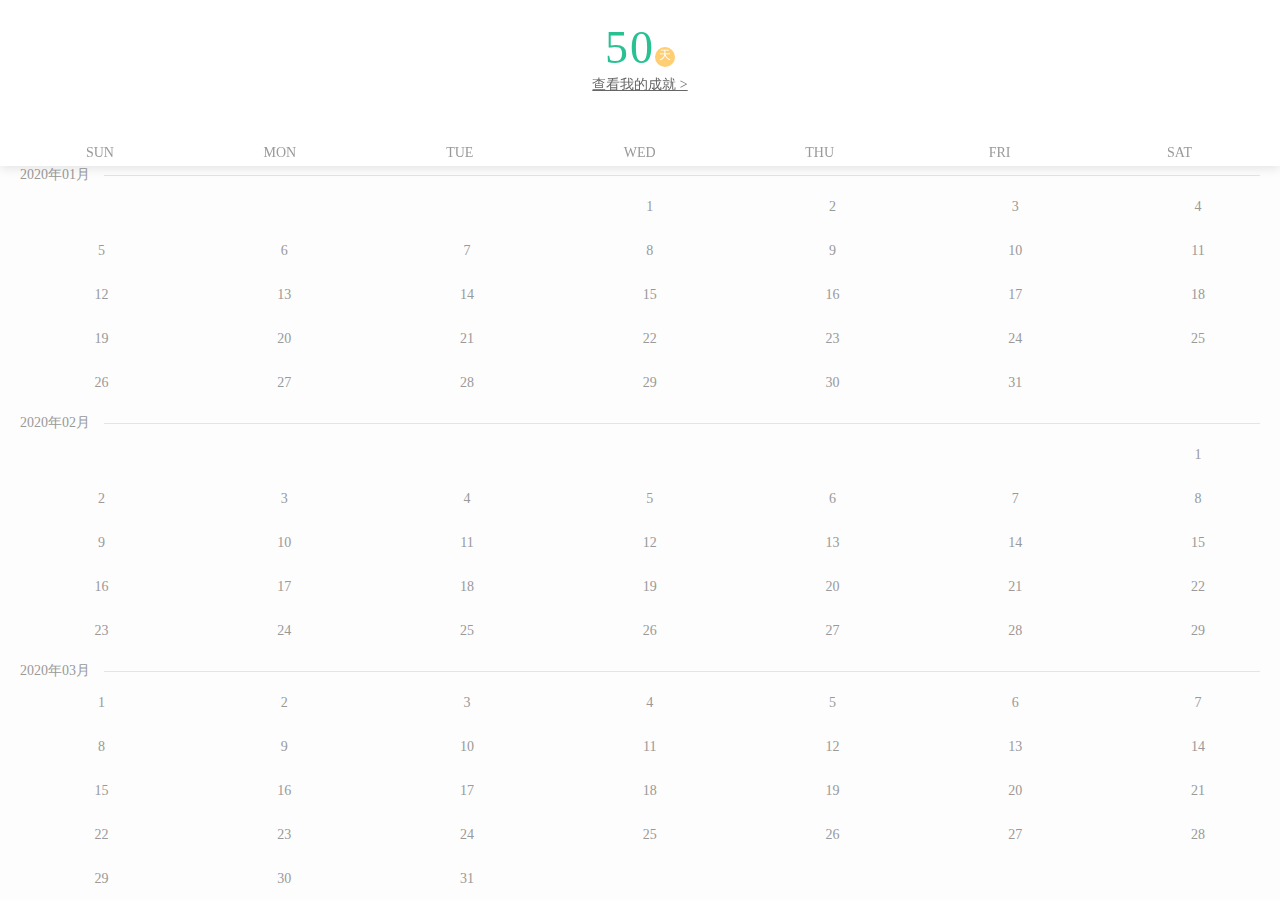
==== commit a93501d4: "Update shanbei.html" ====
--- a/shanbei.html
+++ b/shanbei.html
@@ -9,7 +9,7 @@
     padding-bottom: constant(safe-area-inset-bottom);
     padding-bottom: env(safe-area-inset-bottom);
 }</style><link rel="stylesheet" href="https://assets.baydn.com/baydn/public/bay-components/0.3.1/dist/bay-components.min.css"><link rel="stylesheet" href="https://assets.baydn.com/baydn/public/shanbay/iconbay/0.1.28/dist/iconbay.css"><link rel="stylesheet" href="https://assets.baydn.com/baydn/public/shanbay/xbay/1.11.5/dist/mobile-ui.css"><link rel="stylesheet" href="https://assets.baydn.com/baydn/public/weui/1.1.0/style/weui.min.css"><link rel="stylesheet" href="a.css"></head><body class="web-body"><div class="share-logo hide"><img src="https://assets0.baydn.com/baydn/public/images/logo-l.png"></div><div class="page-calendar"><div class="header"><div class="checkin-content" data-user-id="null"><div class="checkin-block">
-<span class="checkin-date">47</span><span class="text-day">天</span></div><p><a class="achievement" href="/web/checkin/achievement?user_id=dpswca">查看我的成就 ></a></p></div><div class="weekday-bar clearfix"><div>SUN</div><div>MON</div><div>TUE</div><div>WED</div><div>THU</div><div>FRI</div><div>SAT</div></div></div><div class="content">
+<span class="checkin-date">50</span><span class="text-day">天</span></div><p><a class="achievement" href="/web/checkin/achievement?user_id=dpswca">查看我的成就 ></a></p></div><div class="weekday-bar clearfix"><div>SUN</div><div>MON</div><div>TUE</div><div>WED</div><div>THU</div><div>FRI</div><div>SAT</div></div></div><div class="content">
 		<h3 class="month-title"><span>2020年01月</span></h3><div class="month-body clearfix" data-month="2020-01" loaded="true"><span class="day-item">&nbsp;</span><span class="day-item">&nbsp;</span><span class="day-item">&nbsp;</span><a class="day-item">
                 <span data-date="2020-01-01">1</span>
             </a><a class="day-item">
@@ -267,7 +267,7 @@
             </a><a class="day-item">
                 <span data-date="2020-05-07" class="checked">7</span>
             </a><a class="day-item">
-                <span data-date="2020-05-08"class="special">8</span>
+                <span data-date="2020-05-08"class="checked">8</span>
             </a><a class="day-item">
                 <span data-date="2020-05-09" class="checked">9</span>
             </a><a class="day-item">
@@ -357,9 +357,9 @@
             </a><a class="day-item">
                 <span data-date="2020-06-21"class="checked">21</span>
             </a><a class="day-item">
-                <span data-date="2020-06-22" class="today"class="checked">22</span>
-            </a><a class="day-item">
-                <span data-date="2020-06-23">23</span>
+                <span data-date="2020-06-22" class="checked">22</span>
+            </a><a class="day-item">
+                <span data-date="2020-06-23"class="today">23</span>
             </a><a class="day-item">
                 <span data-date="2020-06-24">24</span>
             </a><a class="day-item">
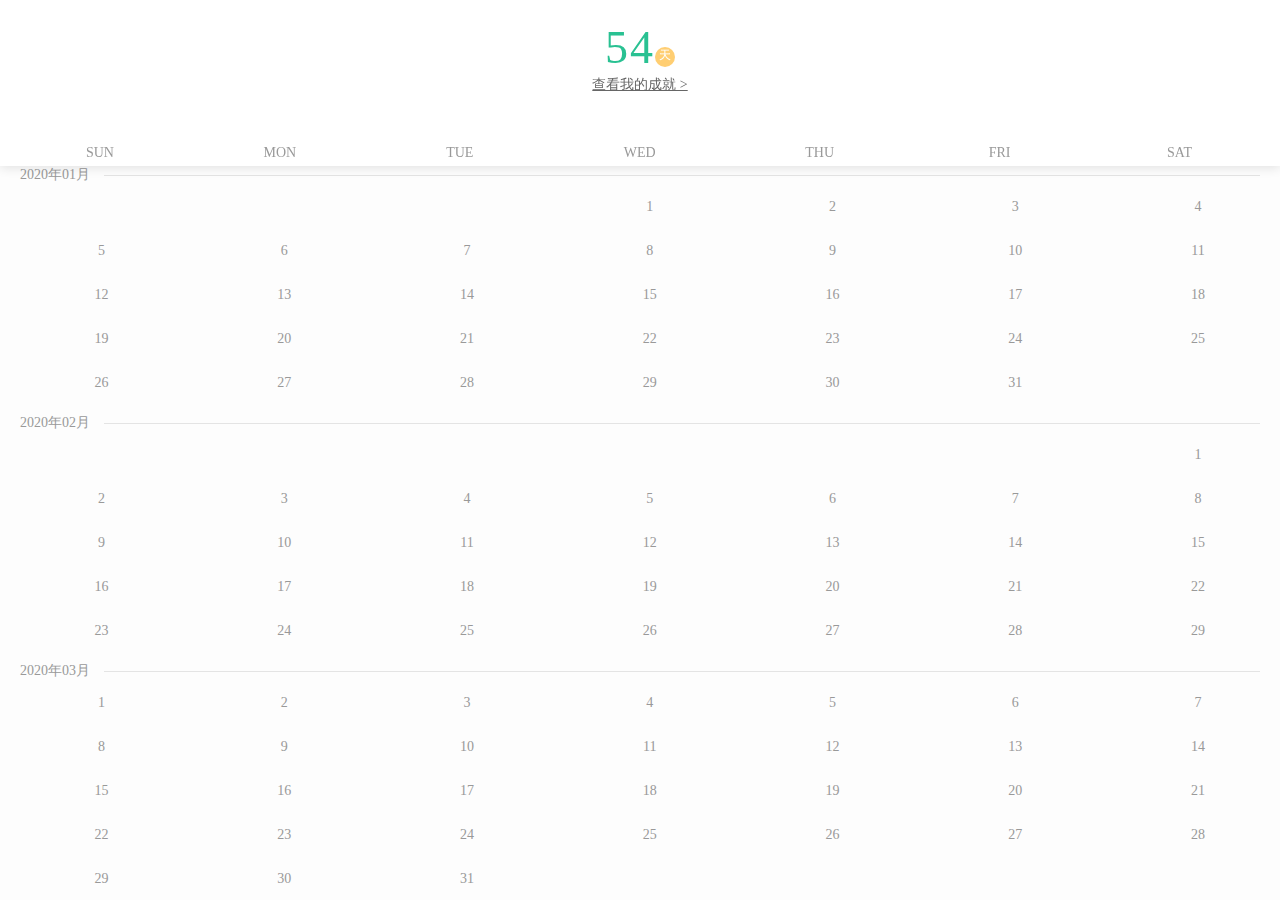
==== commit 9ee34be0: "Update shanbei.html" ====
--- a/shanbei.html
+++ b/shanbei.html
@@ -9,7 +9,7 @@
     padding-bottom: constant(safe-area-inset-bottom);
     padding-bottom: env(safe-area-inset-bottom);
 }</style><link rel="stylesheet" href="https://assets.baydn.com/baydn/public/bay-components/0.3.1/dist/bay-components.min.css"><link rel="stylesheet" href="https://assets.baydn.com/baydn/public/shanbay/iconbay/0.1.28/dist/iconbay.css"><link rel="stylesheet" href="https://assets.baydn.com/baydn/public/shanbay/xbay/1.11.5/dist/mobile-ui.css"><link rel="stylesheet" href="https://assets.baydn.com/baydn/public/weui/1.1.0/style/weui.min.css"><link rel="stylesheet" href="a.css"></head><body class="web-body"><div class="share-logo hide"><img src="https://assets0.baydn.com/baydn/public/images/logo-l.png"></div><div class="page-calendar"><div class="header"><div class="checkin-content" data-user-id="null"><div class="checkin-block">
-<span class="checkin-date">50</span><span class="text-day">天</span></div><p><a class="achievement" href="/web/checkin/achievement?user_id=dpswca">查看我的成就 ></a></p></div><div class="weekday-bar clearfix"><div>SUN</div><div>MON</div><div>TUE</div><div>WED</div><div>THU</div><div>FRI</div><div>SAT</div></div></div><div class="content">
+<span class="checkin-date">54</span><span class="text-day">天</span></div><p><a class="achievement" href="/web/checkin/achievement?user_id=dpswca">查看我的成就 ></a></p></div><div class="weekday-bar clearfix"><div>SUN</div><div>MON</div><div>TUE</div><div>WED</div><div>THU</div><div>FRI</div><div>SAT</div></div></div><div class="content">
 		<h3 class="month-title"><span>2020年01月</span></h3><div class="month-body clearfix" data-month="2020-01" loaded="true"><span class="day-item">&nbsp;</span><span class="day-item">&nbsp;</span><span class="day-item">&nbsp;</span><a class="day-item">
                 <span data-date="2020-01-01">1</span>
             </a><a class="day-item">
@@ -253,17 +253,17 @@
             </a><a class="day-item">
                 <span data-date="2020-04-30">30</span>
             </a></div><h3 class="month-title"><span>2020年05月</span></h3><div class="month-body clearfix" data-month="2020-05" loaded="true"><span class="day-item">&nbsp;</span><span class="day-item">&nbsp;</span><span class="day-item">&nbsp;</span><span class="day-item">&nbsp;</span><span class="day-item">&nbsp;</span><a class="day-item">
-                <span data-date="2020-05-01">1</span>
-            </a><a class="day-item">
-                <span data-date="2020-05-02">2</span>
-            </a><a class="day-item">
-                <span data-date="2020-05-03">3</span>
-            </a><a class="day-item">
-                <span data-date="2020-05-04">4</span>
-            </a><a class="day-item">
-                <span data-date="2020-05-05">5</span>
-            </a><a class="day-item">
-                <span data-date="2020-05-06">6</span>
+                <span data-date="2020-05-01"class="checked">1</span>
+            </a><a class="day-item">
+                <span data-date="2020-05-02"class="checked">2</span>
+            </a><a class="day-item">
+                <span data-date="2020-05-03"class="checked">3</span>
+            </a><a class="day-item">
+                <span data-date="2020-05-04"class="checked">4</span>
+            </a><a class="day-item">
+                <span data-date="2020-05-05"class="checked">5</span>
+            </a><a class="day-item">
+                <span data-date="2020-05-06"class="checked">6</span>
             </a><a class="day-item">
                 <span data-date="2020-05-07" class="checked">7</span>
             </a><a class="day-item">
